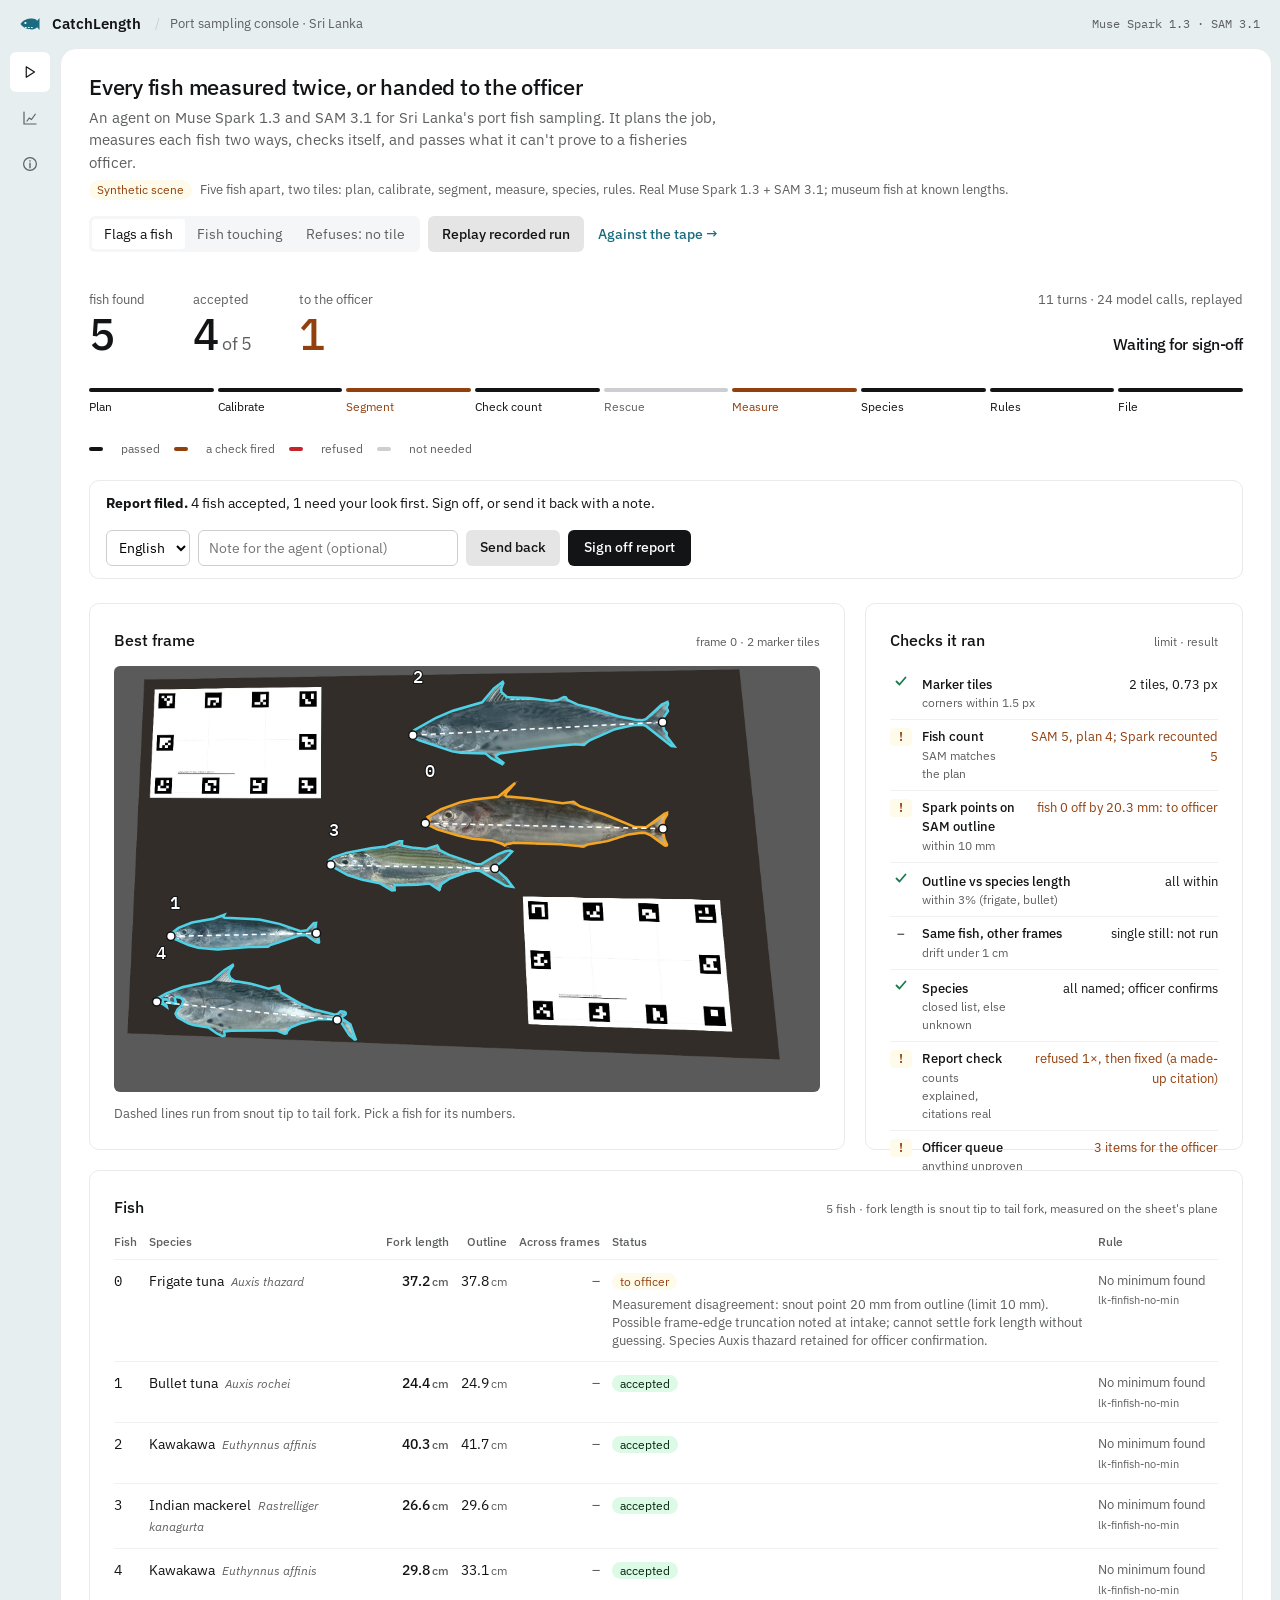
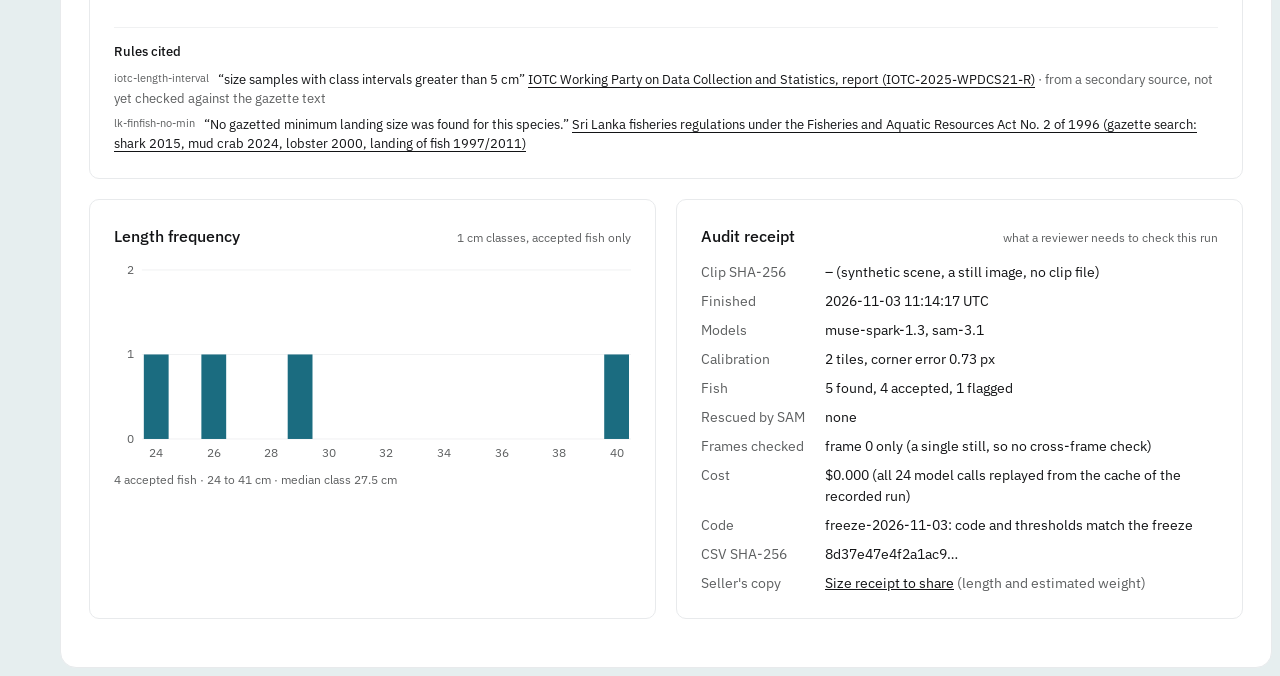
==== web/index.html @ f1774534 "Benchmark leads with the uncorrected mean difference and 95% limits on every fish, says when the hel" ====
<!doctype html>
<html lang="en">
<head>
<meta charset="utf-8">
<meta name="viewport" content="width=device-width, initial-scale=1">
<title>CatchLength · fish sampling agent</title>
<meta name="description" content="A verifiable fish-sampling agent: it measures every fish on a market sheet, checks its own work, and is graded against a tape measure.">
<link rel="preconnect" href="https://fonts.googleapis.com"><link rel="preconnect" href="https://fonts.gstatic.com" crossorigin>
<link href="https://fonts.googleapis.com/css2?family=IBM+Plex+Sans:wght@400;500;600&family=IBM+Plex+Mono:wght@400;500&display=swap" rel="stylesheet">
<link rel="stylesheet" href="app.css?v=18">
</head>
<body>
<header class="topbar">
  <a class="brand" href="#run" aria-label="CatchLength home">
    <svg viewBox="0 0 24 24" aria-hidden="true"><path d="M2.5 12c3-4.2 7.2-5.4 11.5-5.4 2.2 0 4.1.9 5.2 2.1L21.5 6v12l-2.3-2.7c-1.1 1.2-3 2.1-5.2 2.1-4.3 0-8.5-1.2-11.5-5.4z" fill="currentColor"/><circle cx="7.4" cy="11" r="1.1" fill="#fff"/><path d="M7 15.5h9" stroke="#fff" stroke-width="1.2" stroke-dasharray="1.6 1.4"/></svg>
    CatchLength</a>
  <span class="scope">Port sampling console · Sri Lanka</span>
  <span class="meta">Muse Spark 1.3 · SAM 3.1</span>
</header>
<nav class="rail" aria-label="Main">
  <a href="#run" data-view="run" title="Run a sample" aria-label="Run a sample">
    <svg viewBox="0 0 24 24" aria-hidden="true"><path d="M7 5l11 7-11 7z" fill="none" stroke="currentColor" stroke-width="1.6" stroke-linejoin="round"/></svg>
    <span>Run</span></a>
  <a href="#benchmark" data-view="benchmark" title="Benchmark against the tape" aria-label="Benchmark against the tape">
    <svg viewBox="0 0 24 24" aria-hidden="true"><path d="M4 20h16M4 20V4M8 16l3-4 3 2 5-7" fill="none" stroke="currentColor" stroke-width="1.6" stroke-linecap="round" stroke-linejoin="round"/></svg>
    <span>Benchmark</span></a>
  <a href="#about" data-view="about" title="About the build" aria-label="About the build">
    <svg viewBox="0 0 24 24" aria-hidden="true"><circle cx="12" cy="12" r="8.5" fill="none" stroke="currentColor" stroke-width="1.6"/><path d="M12 11v6M12 7.5v.5" stroke="currentColor" stroke-width="1.8" stroke-linecap="round"/></svg>
    <span>About</span></a>
</nav>

<main id="canvas">
  <!-- RUN -->
  <section id="view-run" class="view" aria-labelledby="run-title">
    <header class="title-row">
      <div>
        <h1 id="run-title">Every fish measured twice, or handed to the officer</h1>
        <p class="lede">An agent on Muse Spark 1.3 and SAM 3.1 for Sri Lanka's port fish sampling. It plans the job, measures each fish two ways, checks itself, and passes what it can't prove to a fisheries officer.</p>
        <p class="sample-line" id="sample-line"></p>
      </div>
      <div class="actions">
        <div class="segmented" role="radiogroup" aria-label="Sample" id="samples"></div>
        <button class="primary" id="run-btn" type="button">Run the agent</button>
        <a class="tape-link" href="#benchmark">Against the tape →</a>
      </div>
    </header>
    <dl class="verdict" id="verdict" aria-live="polite"></dl>
    <ol class="stages" id="stages" aria-label="Agent progress"></ol>
    <p class="legend" aria-hidden="true"><span class="k ok"></span>passed <span class="k warn"></span>a check fired <span class="k no"></span>refused <span class="k todo"></span>not needed</p>
    <form class="signoff" id="signoff" hidden>
      <p id="signoff-text"></p>
      <div class="signoff-actions">
        <select id="signoff-lang" aria-label="Language for the officer">
          <option value="en">English</option><option value="si" lang="si">සිංහල</option><option value="ta" lang="ta">தமிழ்</option>
        </select>
        <input type="text" id="signoff-note" name="note" placeholder="Note for the agent (optional)" aria-label="Note for the agent" maxlength="300">
        <button type="button" class="secondary" id="sendback-btn">Send back</button>
        <button type="submit" class="primary" id="signoff-btn">Sign off report</button>
      </div>
      <p class="muted lang-note" id="signoff-lang-note" hidden>Sinhala and Tamil: draft wording, needs a native speaker's check.</p>
    </form>
    <p class="notice" id="notice" role="status" hidden></p>

    <div class="grid run-grid">
      <article class="card frame-card" aria-labelledby="frame-h">
        <header class="card-h"><h2 id="frame-h">Best frame</h2><span class="sub" id="frame-sub"></span></header>
        <div class="frame" id="frame"><img id="frame-img" alt=""><svg id="overlay" aria-hidden="true"></svg></div>
        <p class="frame-cap" id="frame-cap"></p>
      </article>

      <article class="card timeline-card" aria-labelledby="tl-h">
        <header class="card-h"><h2 id="ck-h">Checks it ran</h2><span class="sub">limit · result</span></header>
        <ul class="checks" id="checks" aria-labelledby="ck-h"></ul>
        <header class="card-h tl-head"><h2 id="tl-h">What the agent did</h2><span class="sub" id="tl-sub"></span></header>
        <ol class="timeline" id="timeline"></ol>
      </article>
    </div>

    <article class="card" aria-labelledby="fish-h">
      <header class="card-h"><h2 id="fish-h">Fish</h2><span class="sub" id="fish-sub"></span></header>
      <div class="table-wrap">
        <table class="ledger" id="ledger">
          <thead><tr>
            <th scope="col">Fish</th><th scope="col">Species</th><th scope="col" class="num">Fork length</th>
            <th scope="col" class="num">Outline</th><th scope="col" class="num">Across frames</th>
            <th scope="col">Status</th><th scope="col">Rule</th>
          </tr></thead>
          <tbody></tbody>
        </table>
      </div>
      <div class="cited" id="cited"></div>
    </article>

    <div class="grid two">
      <article class="card" aria-labelledby="lf-h">
        <header class="card-h"><h2 id="lf-h">Length frequency</h2><span class="sub">1 cm classes, accepted fish only</span></header>
        <div id="lf"></div>
      </article>
      <article class="card" aria-labelledby="rc-h">
        <header class="card-h"><h2 id="rc-h">Audit receipt</h2><span class="sub">what a reviewer needs to check this run</span></header>
        <dl class="receipt" id="receipt"></dl>
      </article>
    </div>
  </section>

  <!-- BENCHMARK -->
  <section id="view-benchmark" class="view" aria-labelledby="bm-title" hidden>
    <header class="title-row">
      <div>
        <h1 id="bm-title">Agent against the tape measure</h1>
        <p class="finding" id="bm-finding"></p>
      </div>
    </header>
    <div id="bm-body"></div>
  </section>

  <!-- ABOUT -->
  <section id="view-about" class="view" aria-labelledby="about-title" hidden>
    <header class="title-row"><div><h1 id="about-title">About the build</h1>
      <p class="finding">Built for the Meta Global AI Developer Hackathon, Indie track. All code written from 27 Oct 2026.</p></div></header>
    <div class="grid two about">
      <article class="card prose" aria-labelledby="ab-what">
        <h2 id="ab-what">What it does</h2>
        <p>Sri Lanka already measures coastal tuna from photographs, but a person still draws a line on every fish and names every species by hand. CatchLength does that work from a 20-second phone clip of fish laid next to printed marker sheets, and it can't skip checking its own work.</p>
        <p>Theme: <em>Build for Your World.</em> "Bring Meta's models into your domain. Solve a problem you know firsthand, free up time and mental space, and make something possible that wasn't before."</p>
        <h2>How it checks itself</h2>
        <p>The checks live inside the agent's tools, so the model can't skip them. Calibration refuses a bent or missing sheet. A count that disagrees with the plan sends Muse Spark's boxes back to SAM 3.1 with negative points on the neighbouring fish. Every fish is measured two ways and in several frames; when they disagree it is flagged, never averaged. A tool refused three times hands the job to the officer, who signs off on the report. The tape measurements it is graded on are never shown to it.</p>
        <h2>Rules it cites</h2>
        <p>No minimum landing size for the tunas and mackerel sampled here was found in the gazetted regulations we reviewed, so the report says "no rule found" for each of them. It cites the lobster and mud crab rules where they apply, and IOTC's rule that size data must be binned at 5 cm or finer.</p>
      </article>
      <article class="card prose" aria-labelledby="ab-models">
        <h2 id="ab-models">Meta models and what each one does</h2>
        <dl class="kv">
          <dt>Muse Spark 1.3</dt><dd>Runs the agent loop (one tool per turn), plans the clip, finds missed and merged fish, places snout and fork points, names the species from a closed list.</dd>
          <dt>SAM 3.1</dt><dd>Segments every fish from the concept "fish", then again from Spark's boxes and negative points when a fish was missed or two were merged.</dd>
          <dt>Muse Spark Open</dt><dd>Optional, code ready, not yet run: an independent auditor that re-checks accepted fish and can only flag them for the officer.</dd>
        </dl>
        <h2>Before the hackathon</h2>
        <p>The idea and the application text. The museum fish photographs used for tests and the simulated sample are Smithsonian (USNM) specimens, public domain via Wikimedia Commons, and are marked wherever they appear.</p>
        <h2>Source</h2>
        <p>MIT licence. Repository link added at submission.</p>
      </article>
    </div>
  </section>
</main>
<script src="app.js?v=26"></script>
</body>
</html>
---- web/app.css ----
/* CatchLength console. Style: achromatic ledger (taste-skill app sheet, seed 709421002).
   Face: a cool meter-grey ground; the one chart hue (--data) only on the fish themselves and the agent's points.
   Grid: canvas = viewport - rail (56) - 2 x 32 gutter; cards in a row split it with one 12px gap. */
:root {
  /* Framed sheet (taste-skill app sheet, seed 775205665). Face: the frame takes a harbour teal-grey; the white sheet holds
     the work; the one data hue is ocean teal, on the fish and nowhere in the chrome. */
  --frame: #e6eeef;
  --ground: #ffffff;
  --surface: #ffffff;
  --raised: #f4f6f8;
  --active: #ebedee;
  --border: #e8eaec;
  --rule: #f0f1f2;
  --control: #cdced1;
  --text: #131416;
  --muted: #5d5f60;
  --accent: #131416;
  --data: #1b6c80;
  --data-photo: #4fd1e6;  /* the same teal, lifted so outlines read on the dark sheet in the photo */
  --positive: #1e7b4f;
  --negative: #c4242a;
  --warning: #92400e;
  --pill-positive-bg: #dcfae5; --pill-positive-ink: #04250e;
  --pill-negative-bg: #ffedea; --pill-negative-ink: #831c1e;
  --pill-warning-bg: #fffbeb; --pill-warning-ink: #92400e;
  --pill-neutral-bg: #ebedee; --pill-neutral-ink: #353736;
  --radius-card: 10px;
  --radius-control: 6px;
  --radius-sheet: 16px;
  --sheet-inset: 8px;
  --topbar: 48px;
  --gap: 20px;
  --pad: 24px;
  --rail: 60px;
  --gutter: 28px;
  --fs-title: 22px;
  --fs-section: 16px;
  --fs-kpi: 28px;
  --fs-body: 14px;
  --fs-small: 12px;
  --mono: "IBM Plex Mono", ui-monospace, monospace;
}
* { box-sizing: border-box; }
html, body { margin: 0; }
body { background: var(--frame); color: var(--text); font: 400 var(--fs-body)/1.5 "IBM Plex Sans", Inter, system-ui, sans-serif; }
h1, h2, p, dl, ol { margin: 0; }
button, a { font: inherit; color: inherit; }
:focus-visible { outline: 2px solid var(--text); outline-offset: 2px; border-radius: 4px; }

/* rail */
.topbar { position: fixed; inset: 0 0 auto 0; height: var(--topbar); display: flex; align-items: center; gap: 12px; padding: 0 20px 0 18px;
  background: var(--frame); z-index: 3; }
.topbar .brand { display: flex; align-items: center; gap: 10px; font-weight: 600; font-size: 15px; color: var(--text); text-decoration: none; }
.topbar .brand svg { width: 24px; height: 24px; color: var(--data); }
.topbar .scope { color: var(--muted); font-size: 13px; }
.topbar .scope::before { content: "/"; margin: 0 10px 0 2px; color: var(--control); }
.topbar .meta { margin-left: auto; color: var(--muted); font-size: 12px; font-family: var(--mono); }
.rail { position: fixed; inset: var(--topbar) auto 0 0; width: var(--rail); display: flex; flex-direction: column; align-items: center;
  gap: 6px; padding: 4px 0 12px; background: var(--frame); z-index: 2; }
.rail a { width: 40px; height: 40px; display: grid; place-items: center; border-radius: var(--radius-control); color: var(--muted); text-decoration: none; }
.rail a svg { width: 18px; height: 18px; }
.rail a span { position: absolute; width: 1px; height: 1px; overflow: hidden; clip: rect(0 0 0 0); }
.rail a:hover { background: var(--active); color: var(--text); }
.rail a[aria-current="page"] { color: var(--text); background: var(--surface); }

/* canvas */
main { margin: var(--topbar) var(--sheet-inset) var(--sheet-inset) var(--rail); min-height: calc(100vh - var(--topbar) - var(--sheet-inset));
  padding: 24px var(--gutter) 48px; background: var(--ground); border: 1px solid var(--border); border-radius: var(--radius-sheet); }
main > .view { max-width: 1560px; }
.view { display: flex; flex-direction: column; gap: var(--gap); }
.view[hidden] { display: none; }
.title-row { display: flex; justify-content: space-between; align-items: flex-end; gap: 16px; flex-wrap: wrap; margin-bottom: 12px; }
h1 { font-size: var(--fs-title); font-weight: 500; letter-spacing: -0.01em; line-height: 1.25; }
.finding { margin-top: 4px; font-size: 15px; }
.finding .muted, .muted { color: var(--muted); }
.actions { display: flex; gap: 8px; align-items: center; flex-wrap: wrap; }
.notice { background: var(--pill-warning-bg); color: var(--pill-warning-ink); border-radius: var(--radius-control); padding: 8px 12px; font-size: 13px; }
.notice[hidden] { display: none; }

button.primary { height: 36px; padding: 0 16px; border: 0; border-radius: var(--radius-control); background: var(--accent); color: #fff; font-weight: 500; cursor: pointer; }
button.primary:hover { background: #333; }
button.primary:active { transform: translateY(1px); }
button.primary:disabled { background: var(--control); color: var(--muted); cursor: default; }
.segmented { display: inline-flex; background: var(--raised); border-radius: var(--radius-control); padding: 3px; }
.segmented[hidden] { display: none; }
.segmented button { height: 30px; padding: 0 12px; border: 0; background: none; border-radius: 4px; color: var(--muted); cursor: pointer; }
.segmented button[aria-checked="true"] { background: var(--surface); color: var(--text); }
.segmented button:hover { color: var(--text); }

.grid { display: grid; gap: var(--gap); align-items: start; }
.run-grid { grid-template-columns: minmax(0, 2fr) minmax(0, 1fr); }
.two { grid-template-columns: 1fr 1fr; align-items: stretch; }
.lf-sum { margin-top: 10px; }
.card { background: var(--surface); border: 1px solid var(--border); border-radius: var(--radius-card); padding: var(--pad); min-width: 0; }
.card-h { display: flex; justify-content: space-between; align-items: baseline; gap: 12px; margin-bottom: 14px; }
.card-h h2 { font-size: var(--fs-section); font-weight: 500; }
.sub { color: var(--muted); font-size: var(--fs-small); }

/* frame */
.frame { position: relative; border-radius: var(--radius-control); overflow: hidden; background: var(--raised); width: fit-content; max-width: 100%; margin: 0 auto; }
.frame img { display: block; max-width: 100%; max-height: min(64vh, 760px); width: auto; height: auto; }  /* the fish are the product: the frame fills its card */
.frame svg { position: absolute; inset: 0; width: 100%; height: 100%; }
.frame .fishg { cursor: pointer; transition: opacity .15s; }
.frame .fishg.dim { opacity: .35; }
.frame .fish { fill: var(--data-photo); fill-opacity: .12; stroke: var(--data-photo); stroke-width: 2.5; vector-effect: non-scaling-stroke; transition: fill-opacity .15s; }
.frame .fishg:hover .fish, .frame .fishg.on .fish { fill-opacity: .28; }
.frame .fish.flagged { stroke: #f5a524; fill: #f5a524; }  /* the warning amber, lifted for the dark sheet */
.frame .lbl { font-family: var(--mono); font-weight: 500; fill: #fff; paint-order: stroke; stroke: var(--text); stroke-width: 6px; }
.frame .pt { fill: #fff; stroke: var(--text); stroke-width: 1.5; vector-effect: non-scaling-stroke; }
.frame .fl { stroke: #fff; stroke-width: 1.5; stroke-dasharray: 5 4; vector-effect: non-scaling-stroke; }
.frame .fishg.on .fl { stroke-width: 2.5; stroke-dasharray: none; }
.frame-cap { margin-top: 12px; min-height: 21px; font-size: 13px; font-variant-numeric: tabular-nums; }
.frame-cap .unit { color: var(--muted); font-size: 12px; margin-left: 1px; }

/* timeline */
.timeline { list-style: none; padding: 0; display: flex; flex-direction: column; max-height: 560px; overflow: auto; }
.timeline li { display: grid; grid-template-columns: 1fr auto; gap: 2px 10px; padding: 9px 0; border-top: 1px solid var(--rule); }
.timeline li:first-child { border-top: 0; }
.timeline .tool { font-weight: 500; }
.timeline .say { grid-column: 1 / -1; color: var(--muted); font-size: 13px; }
.timeline .say b { color: var(--text); font-weight: 500; }
.timeline li.arrive { animation: arrive .25s ease-out; }
@keyframes arrive { from { opacity: 0; transform: translateY(4px); } }
.pill { font-size: var(--fs-small); padding: 1px 8px; border-radius: 99px; white-space: nowrap; align-self: start; }
.pill.ok { background: var(--pill-positive-bg); color: var(--pill-positive-ink); }
.pill.no { background: var(--pill-negative-bg); color: var(--pill-negative-ink); }
.pill.warn { background: var(--pill-warning-bg); color: var(--pill-warning-ink); }
.pill.n { background: var(--pill-neutral-bg); color: var(--pill-neutral-ink); }

/* ledger */
.table-wrap { overflow-x: auto; }
table { width: 100%; border-collapse: collapse; font-variant-numeric: tabular-nums; }
th { text-align: left; font-weight: 500; color: var(--muted); font-size: var(--fs-small); padding: 0 12px 8px 0; }
td { padding: 11px 12px 11px 0; border-top: 1px solid var(--rule); vertical-align: top; }
.num { text-align: right; }
td .unit { color: var(--muted); font-size: var(--fs-small); margin-left: 2px; }
tbody tr { cursor: pointer; }
tbody tr:hover td, tbody tr.on td { background: #f6f8fb; }
td .why { display: block; color: var(--muted); font-size: 13px; max-width: 60ch; margin-top: 4px; line-height: 1.4; }
.ledger th { white-space: nowrap; }
td.rule { white-space: nowrap; }
td.rule sup { display: block; vertical-align: 0; margin-top: 2px; }
td.rule { color: var(--muted); font-size: 13px; max-width: 320px; }

/* receipt + kv */
.receipt, .kv { display: grid; grid-template-columns: max-content 1fr; gap: 8px 20px; }
.receipt dt, .kv dt { color: var(--muted); }
.receipt dd, .kv dd { margin: 0; font-variant-numeric: tabular-nums; overflow-wrap: anywhere; }
.kv dt { color: var(--text); font-weight: 500; }

/* charts */
.chart svg { display: block; width: 100%; height: auto; overflow: visible; }
.chart .grid-line { stroke: var(--rule); }
.chart .axis { fill: var(--muted); font-size: 12px; font-variant-numeric: tabular-nums; }
.chart .bar { fill: var(--data); }
.chart .dot { fill: var(--data); }
.chart .dot.flagged { fill: none; stroke: var(--warning); stroke-width: 1.5; }
.chart .ideal { stroke: var(--text); stroke-width: 1; stroke-dasharray: 4 4; }
.empty { color: var(--muted); padding: 24px 0; }
.kpis { display: flex; gap: 40px; flex-wrap: wrap; margin-bottom: 18px; }
.kpi .v { font-size: var(--fs-kpi); font-weight: 500; font-variant-numeric: tabular-nums; letter-spacing: -0.01em; }
.kpi .v .unit { font-size: 15px; color: var(--muted); margin-left: 3px; }
.kpi .l { color: var(--muted); font-size: 13px; }

.prose p { max-width: 68ch; margin-bottom: 12px; font-size: 15px; }
.prose h2 { font-size: var(--fs-section); font-weight: 500; margin: 18px 0 8px; }
.prose h2:first-child { margin-top: 0; }
.about .kv { margin-bottom: 8px; }

@media (min-width: 1081px) {
  /* the frame sets the row's height; the timeline scrolls inside it, so the two cards share a bottom edge */
  .run-grid { align-items: stretch; }
  .timeline-card { contain: size; display: flex; flex-direction: column; }
  .timeline { flex: 1 1 0; min-height: 0; max-height: none; }
}
@media (max-width: 1080px) { .run-grid { grid-template-columns: 1fr; } .timeline { max-height: none; } }
@media (max-width: 760px) {
  :root { --gutter: 16px; --pad: 16px; }
  .rail { inset: auto 0 0 0; width: auto; height: 60px; flex-direction: row; justify-content: space-around; border-right: 0;
    border-top: 1px solid var(--border); padding: 0 8px; background: var(--surface); }
  main { margin: var(--topbar) 0 0; border: 0; border-radius: 0; }
  .topbar .scope, .topbar .meta { display: none; }
  .rail a { width: auto; height: 52px; padding: 0 14px; display: flex; flex-direction: column; gap: 2px; }
  .rail a span { position: static; width: auto; height: auto; clip: auto; font-size: 11px; }
  main { padding-bottom: 96px; }
  .two { grid-template-columns: 1fr; }
  .title-row { align-items: stretch; }
  .actions { width: 100%; }
  .actions .segmented { flex: 1; overflow-x: auto; }
  .actions button.primary { width: 100%; }
  .ledger th:nth-child(4), .ledger td:nth-child(4), .ledger th:nth-child(5), .ledger td:nth-child(5), .ledger th:nth-child(7), .ledger td:nth-child(7) { display: none; }
}
@media (prefers-reduced-motion: reduce) { * { animation: none !important; transition: none !important; } }

/* the title row's sample line and the verdict: the screen's answer, in figures */
.sample-line { margin-top: 6px; color: var(--muted); font-size: 13px; display: flex; gap: 8px; align-items: center; flex-wrap: wrap; }
.verdict { display: grid; grid-template-columns: repeat(3, max-content) 1fr; gap: 8px 48px; align-items: end; margin: 4px 0 10px; }
.verdict > div { display: flex; flex-direction: column-reverse; }
.verdict dd { margin: 0; font-size: 44px; font-weight: 500; line-height: 1.1; letter-spacing: -0.01em; font-variant-numeric: tabular-nums; }
.verdict dd .of { font-size: 18px; color: var(--muted); font-weight: 400; }
.verdict dd .small { font-size: 16px; font-weight: 500; }
.verdict dt { color: var(--muted); font-size: 13px; margin-top: 2px; }
.verdict .warn dd { color: var(--warning); }
.verdict .status { justify-self: end; text-align: right; }

/* the stage strip: the agent's whole job at a glance, filling in as it runs */
.stages { list-style: none; padding: 0; margin: 0 0 6px; display: grid; grid-template-columns: repeat(9, minmax(0, 1fr)); gap: 4px; }
.st { display: flex; flex-direction: column; gap: 6px; font-size: 12px; color: var(--muted); min-width: 0; }
.st .mark { height: 4px; border-radius: 2px; background: var(--control); transition: background .2s; }
.st .nm { white-space: nowrap; overflow: hidden; text-overflow: ellipsis; }
.st .vh { position: absolute; width: 1px; height: 1px; overflow: hidden; clip: rect(0 0 0 0); }
.st.ok { color: var(--text); } .st.ok .mark { background: var(--text); }
.st.warn { color: var(--warning); } .st.warn .mark { background: var(--warning); }
.st.no, .st.esc { color: var(--negative); } .st.no .mark, .st.esc .mark { background: var(--negative); }
.st.current .mark { background: var(--data); }
.st.current .nm { color: var(--text); font-weight: 500; }

/* timeline: passes are a quiet tick; only problems get a pill */
.timeline li { grid-template-columns: 1fr auto; }
.timeline .tag { justify-self: end; display: flex; align-items: center; }
.tick { width: 16px; height: 16px; color: var(--positive); }
.timeline .ms { grid-column: 1 / -1; color: var(--muted); font-size: 11px; font-variant-numeric: tabular-nums; }
.timeline li.now .tool::before { content: ""; display: inline-block; width: 7px; height: 7px; border-radius: 50%; background: var(--data);
  margin-right: 8px; vertical-align: 1px; animation: pulse 1s ease-in-out infinite; }
.timeline li.idle { border: 0; }
@keyframes pulse { 50% { opacity: .25; } }
body.running #run-btn { cursor: progress; }

/* ledger */
td.strong { font-weight: 500; }
tbody tr:focus-visible { outline: 2px solid var(--text); outline-offset: -2px; }
tr.idle td { cursor: default; }
td.rule sup, .cited sup { font-size: 11px; color: var(--muted); vertical-align: 2px; }
.cited { margin-top: 18px; padding-top: 14px; border-top: 1px solid var(--rule); font-size: 13px; }
.cited h3 { font-size: 13px; font-weight: 500; margin: 0 0 8px; }
.cited ul { list-style: none; padding: 0; margin: 0; display: flex; flex-direction: column; gap: 6px; }
.cited sup { margin-right: 6px; }
.cited .q { color: var(--text); }
.cited a { color: var(--text); text-underline-offset: 3px; }
.cited a:hover { color: var(--data); }

@media (max-width: 1080px) {
  .verdict { grid-template-columns: repeat(3, minmax(0, 1fr)); }
  .verdict .status { grid-column: 1 / -1; justify-self: start; text-align: left; }
}
@media (max-width: 760px) {
  .verdict { gap: 8px 16px; }
  .verdict dd { font-size: 26px; }
  .stages { display: flex; overflow-x: auto; gap: 6px; padding-bottom: 4px; }
  .actions .segmented { display: flex; flex-wrap: wrap; overflow: visible; }
  .actions .segmented button { flex: 1 1 auto; white-space: nowrap; }
  td .why { display: none; }  /* on a phone the reason shows under the photo when the fish is picked */
  .st { flex: 0 0 78px; }
}

/* officer sign-off: the screen's main job once a report is filed */
.signoff { display: flex; justify-content: space-between; align-items: center; gap: 16px; flex-wrap: wrap;
  background: var(--surface); border: 1px solid var(--border); border-radius: var(--radius-card); padding: 12px 16px; margin-bottom: 4px; }
.signoff[hidden] { display: none; }
.signoff p { font-size: 14px; }
.signoff-actions[hidden] { display: none; }
.signoff select { height: 36px; padding: 0 8px; border: 1px solid var(--control); border-radius: var(--radius-control); font: inherit; background: var(--surface); }
.lang-note { flex-basis: 100%; font-size: 12px; }
.signoff-actions { display: flex; gap: 8px; align-items: center; flex-wrap: wrap; }
.signoff input { height: 36px; width: 260px; padding: 0 10px; border: 1px solid var(--control); border-radius: var(--radius-control); font: inherit; background: var(--surface); }
.signoff input:focus-visible { outline: 2px solid var(--text); outline-offset: 0; }
button.secondary { height: 36px; padding: 0 14px; border: 0; border-radius: var(--radius-control); background: #e5e5e5; color: var(--text); font-weight: 500; cursor: pointer; }
button.secondary:hover { background: #dadada; }
button.secondary:active { transform: translateY(1px); }
.signoff.done { border-color: transparent; background: var(--pill-positive-bg); color: var(--pill-positive-ink); }
.signoff.back { border-color: transparent; background: var(--pill-warning-bg); color: var(--pill-warning-ink); }
@media (max-width: 760px) { .signoff input { width: 100%; } .signoff-actions { width: 100%; } .signoff-actions button { flex: 1; } }
.marks { display: flex; gap: 8px; flex-wrap: wrap; margin-bottom: 16px; }
#bm-body { display: grid; gap: var(--gap); }

/* start-here line, stage legend, checks panel (4 Nov) */
.lede { margin-top: 6px; max-width: 72ch; color: var(--muted); font-size: 15px; }
.tape-link { align-self: center; color: var(--data); font-weight: 500; text-decoration: none; padding: 0 6px; }
.tape-link:hover { text-decoration: underline; text-underline-offset: 3px; }
.legend { display: flex; gap: 6px 14px; flex-wrap: wrap; align-items: center; margin: -2px 0 2px; color: var(--muted); font-size: 12px; }
.legend .k { display: inline-block; width: 14px; height: 4px; border-radius: 2px; margin-right: 4px; vertical-align: middle; background: var(--control); }
.legend .k.ok { background: var(--text); } .legend .k.warn { background: var(--warning); } .legend .k.no { background: var(--negative); }
.checks { list-style: none; padding: 0; margin: 0 0 18px; display: flex; flex-direction: column; }
.ck { display: grid; grid-template-columns: 22px 1fr auto; gap: 2px 10px; align-items: baseline; padding: 7px 0; border-top: 1px solid var(--rule); font-size: 13px; }
.ck:first-child { border-top: 0; }
.ck .ic { font-weight: 600; text-align: center; border-radius: 4px; line-height: 18px; }
.ck.ok .ic { color: var(--positive); } .ck.warn .ic { color: var(--pill-warning-ink); background: var(--pill-warning-bg); }
.ck.no .ic { color: var(--pill-negative-ink); background: var(--pill-negative-bg); } .ck.todo .ic { color: var(--muted); }
.ck .n { font-weight: 500; } .ck .lim { display: block; color: var(--muted); font-weight: 400; font-size: 12px; }
.ck .r { text-align: right; font-variant-numeric: tabular-nums; max-width: 24ch; }
.ck.warn .r { color: var(--pill-warning-ink); } .ck.no .r { color: var(--negative); }
.tl-head { margin-top: 4px; }
td.id { font-family: var(--mono); }
i.lat { color: var(--muted); font-size: 12px; margin-left: 4px; }
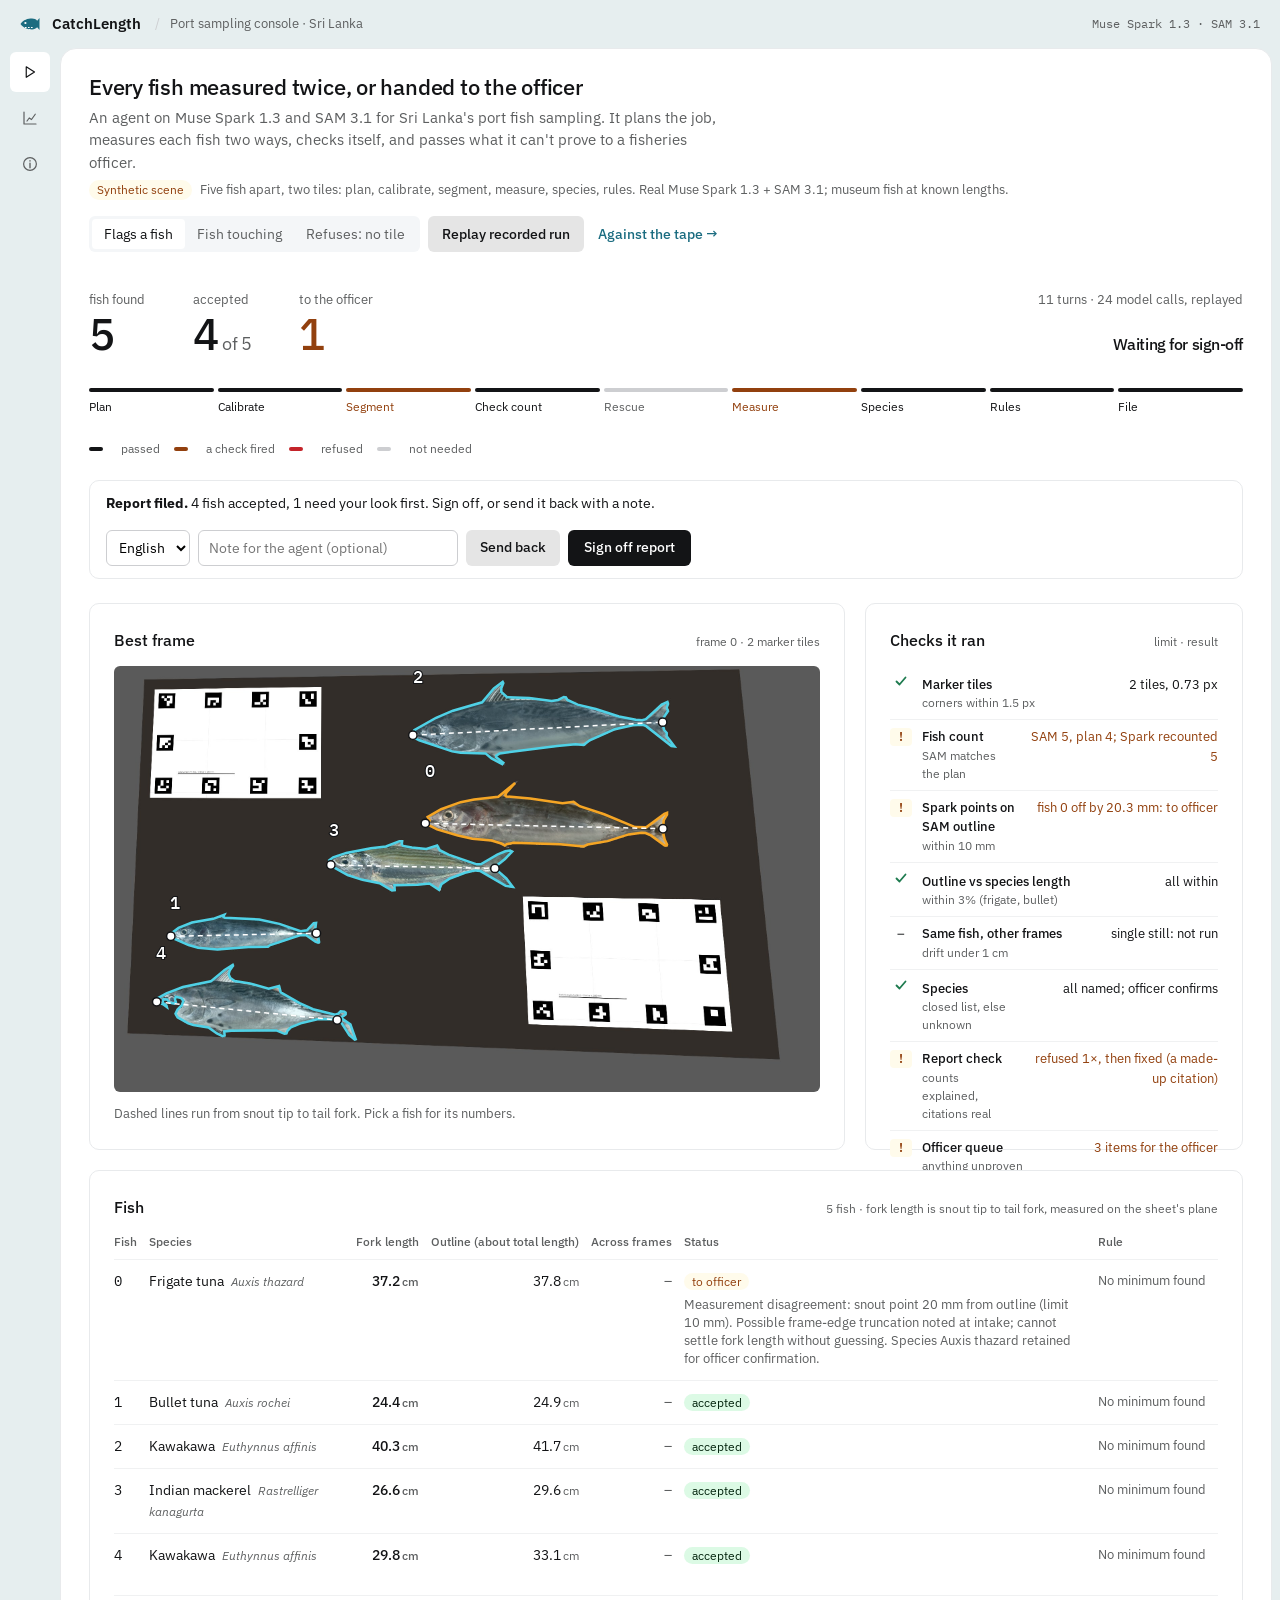
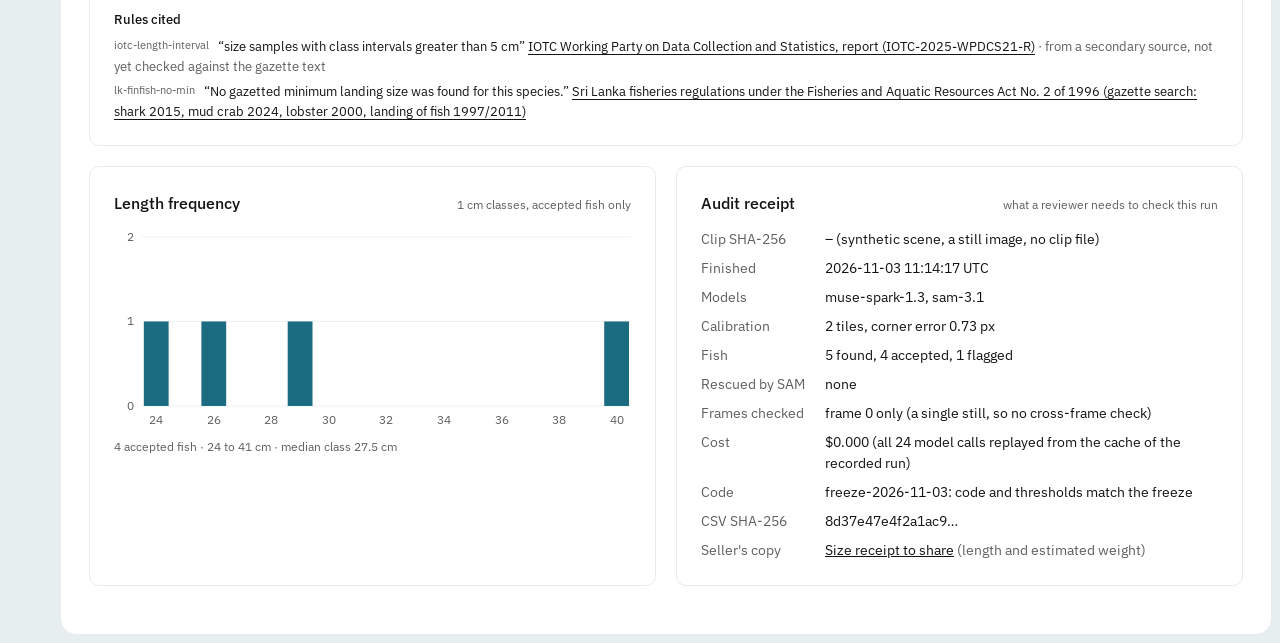
==== commit 3e1eb2a2: "Console: a Retry notice when a file fails to load, a refused clip says so in the fish table, a picke" ====
--- a/web/index.html
+++ b/web/index.html
@@ -7,7 +7,7 @@
 <meta name="description" content="A verifiable fish-sampling agent: it measures every fish on a market sheet, checks its own work, and is graded against a tape measure.">
 <link rel="preconnect" href="https://fonts.googleapis.com"><link rel="preconnect" href="https://fonts.gstatic.com" crossorigin>
 <link href="https://fonts.googleapis.com/css2?family=IBM+Plex+Sans:wght@400;500;600&family=IBM+Plex+Mono:wght@400;500&display=swap" rel="stylesheet">
-<link rel="stylesheet" href="app.css?v=18">
+<link rel="stylesheet" href="app.css?v=20">
 </head>
 <body>
 <header class="topbar">
@@ -64,7 +64,7 @@
     <div class="grid run-grid">
       <article class="card frame-card" aria-labelledby="frame-h">
         <header class="card-h"><h2 id="frame-h">Best frame</h2><span class="sub" id="frame-sub"></span></header>
-        <div class="frame" id="frame"><img id="frame-img" alt=""><svg id="overlay" aria-hidden="true"></svg></div>
+        <div class="frame" id="frame"><img id="frame-img" alt=""><svg id="overlay" role="group" aria-label="Fish outlines: pick one for its numbers"></svg></div>
         <p class="frame-cap" id="frame-cap"></p>
       </article>
 
@@ -82,7 +82,7 @@
         <table class="ledger" id="ledger">
           <thead><tr>
             <th scope="col">Fish</th><th scope="col">Species</th><th scope="col" class="num">Fork length</th>
-            <th scope="col" class="num">Outline</th><th scope="col" class="num">Across frames</th>
+            <th scope="col" class="num">Outline (about total length)</th><th scope="col" class="num">Across frames</th>
             <th scope="col">Status</th><th scope="col">Rule</th>
           </tr></thead>
           <tbody></tbody>
@@ -124,7 +124,7 @@
         <p>Sri Lanka already measures coastal tuna from photographs, but a person still draws a line on every fish and names every species by hand. CatchLength does that work from a 20-second phone clip of fish laid next to printed marker sheets, and it can't skip checking its own work.</p>
         <p>Theme: <em>Build for Your World.</em> "Bring Meta's models into your domain. Solve a problem you know firsthand, free up time and mental space, and make something possible that wasn't before."</p>
         <h2>How it checks itself</h2>
-        <p>The checks live inside the agent's tools, so the model can't skip them. Calibration refuses a bent or missing sheet. A count that disagrees with the plan sends Muse Spark's boxes back to SAM 3.1 with negative points on the neighbouring fish. Every fish is measured two ways and in several frames; when they disagree it is flagged, never averaged. A tool refused three times hands the job to the officer, who signs off on the report. The tape measurements it is graded on are never shown to it.</p>
+        <p>The checks live inside the agent's tools, so the model can't skip them. Calibration refuses a bent or missing sheet. A count that disagrees with the plan sends Muse Spark's boxes back to SAM 3.1 with negative points on the neighbouring fish (tested on scripted runs; on the real models SAM 3.1 separated touching fish on its own, so this never had to fire). Every fish is measured two ways and in several frames; when they disagree it is flagged, never averaged. A tool refused three times hands the job to the officer, who signs off on the report. The tape measurements it is graded on are never shown to it.</p>
         <h2>Rules it cites</h2>
         <p>No minimum landing size for the tunas and mackerel sampled here was found in the gazetted regulations we reviewed, so the report says "no rule found" for each of them. It cites the lobster and mud crab rules where they apply, and IOTC's rule that size data must be binned at 5 cm or finer.</p>
       </article>
@@ -133,16 +133,31 @@
         <dl class="kv">
           <dt>Muse Spark 1.3</dt><dd>Runs the agent loop (one tool per turn), plans the clip, finds missed and merged fish, places snout and fork points, names the species from a closed list.</dd>
           <dt>SAM 3.1</dt><dd>Segments every fish from the concept "fish", then again from Spark's boxes and negative points when a fish was missed or two were merged.</dd>
-          <dt>Muse Spark Open</dt><dd>Optional, code ready, not yet run: an independent auditor that re-checks accepted fish and can only flag them for the officer.</dd>
+          <dt>Muse Wonder 1.0</dt><dd>Built, not yet run: a last look at the filed report. It can only add fish to the officer's queue, never change a length, a species or a status.</dd>
+          <dt>Muse Spark Open</dt><dd>Built, not yet run: the same bounded check by the open-weights model on Baseten, as an independent auditor.</dd>
         </dl>
-        <h2>Before the hackathon</h2>
-        <p>The idea and the application text. The museum fish photographs used for tests and the simulated sample are Smithsonian (USNM) specimens, public domain via Wikimedia Commons, and are marked wherever they appear.</p>
-        <h2>Source</h2>
-        <p>MIT licence. Repository link added at submission.</p>
+        <h2>Built during the hackathon (27 Oct to 4 Nov 2026)</h2>
+        <ul class="plain">
+          <li>The agent loop, its tools and every check: calibration, count, two-way measurement, cross-frame drift, species, the rule pack and the report check</li>
+          <li>The marker tiles (A4 print), the synthetic scenes and the geometry test</li>
+          <li>This console, the officer sign-off, the size receipt and the audit receipt</li>
+          <li>The tape benchmark and its grader, and the stress test on public footage</li>
+        </ul>
+        <h2>Existed before</h2>
+        <ul class="plain">
+          <li>The idea and the application text</li>
+          <li>The museum fish photographs: Smithsonian (USNM) specimens, public domain via Wikimedia Commons, used only for tests and the synthetic scenes, and marked wherever they appear</li>
+        </ul>
+        <h2>Links</h2>
+        <ul class="plain">
+          <li><a href="https://github.com/Harindulk/catchlength" rel="noopener">Source on GitHub</a>, MIT licence</li>
+          <li><a href="https://iotc.org/sites/default/files/documents/2025/10/IOTC-2025-WPM16-10rev1-Sri_Lanka_photo.pdf" rel="noopener">NARA's photo-board method, IOTC-2025-WPM16-10rev1</a> (PDF)</li>
+          <li><a href="https://youtu.be/2Va-ANxdQhM" rel="noopener">FWC, "How to Measure a Fish"</a>, the public footage used for the stress test (CC BY)</li>
+        </ul>
       </article>
     </div>
   </section>
 </main>
-<script src="app.js?v=26"></script>
+<script src="app.js?v=28"></script>
 </body>
 </html>
--- a/web/app.css
+++ b/web/app.css
@@ -139,7 +139,6 @@
 td .why { display: block; color: var(--muted); font-size: 13px; max-width: 60ch; margin-top: 4px; line-height: 1.4; }
 .ledger th { white-space: nowrap; }
 td.rule { white-space: nowrap; }
-td.rule sup { display: block; vertical-align: 0; margin-top: 2px; }
 td.rule { color: var(--muted); font-size: 13px; max-width: 320px; }
 
 /* receipt + kv */
@@ -185,9 +184,9 @@
   main { padding-bottom: 96px; }
   .two { grid-template-columns: 1fr; }
   .title-row { align-items: stretch; }
-  .actions { width: 100%; }
-  .actions .segmented { flex: 1; overflow-x: auto; }
-  .actions button.primary { width: 100%; }
+  .actions { width: 100%; flex-direction: column; align-items: stretch; }  /* tabs, then the button, then the tape link, each full width */
+  td { padding-top: 12px; padding-bottom: 12px; }  /* a one-line row reaches 44 px */
+  .chart .axis { font-size: 16px; }  /* the SVG shrinks to about two thirds, so this lands near 11 px */
   .ledger th:nth-child(4), .ledger td:nth-child(4), .ledger th:nth-child(5), .ledger td:nth-child(5), .ledger th:nth-child(7), .ledger td:nth-child(7) { display: none; }
 }
 @media (prefers-reduced-motion: reduce) { * { animation: none !important; transition: none !important; } }
@@ -230,7 +229,7 @@
 td.strong { font-weight: 500; }
 tbody tr:focus-visible { outline: 2px solid var(--text); outline-offset: -2px; }
 tr.idle td { cursor: default; }
-td.rule sup, .cited sup { font-size: 11px; color: var(--muted); vertical-align: 2px; }
+.cited sup { font-size: 11px; color: var(--muted); vertical-align: 2px; }
 .cited { margin-top: 18px; padding-top: 14px; border-top: 1px solid var(--rule); font-size: 13px; }
 .cited h3 { font-size: 13px; font-weight: 500; margin: 0 0 8px; }
 .cited ul { list-style: none; padding: 0; margin: 0; display: flex; flex-direction: column; gap: 6px; }
@@ -246,11 +245,20 @@
 @media (max-width: 760px) {
   .verdict { gap: 8px 16px; }
   .verdict dd { font-size: 26px; }
-  .stages { display: flex; overflow-x: auto; gap: 6px; padding-bottom: 4px; }
-  .actions .segmented { display: flex; flex-wrap: wrap; overflow: visible; }
+  .stages { display: flex; overflow-x: auto; gap: 6px; padding-bottom: 4px; min-width: 0; }  /* a flex item's min-width is auto, which would widen the page */
+  .actions .segmented { display: flex; flex-wrap: wrap; }
   .actions .segmented button { flex: 1 1 auto; white-space: nowrap; }
-  td .why { display: none; }  /* on a phone the reason shows under the photo when the fish is picked */
+  td .why { display: none; }  /* on a phone the reason shows under the photo, and in the row once the fish is picked */
+  tr.on td .why { display: block; }
   .st { flex: 0 0 78px; }
+  /* phone order: verdict, photo, checks (the timeline scrolls inside its card), sign-off, then the fish and the receipts */
+  .run-grid { order: 1; }
+  .signoff { order: 2; }  /* the notice keeps its place under the button that raised it */
+  #view-run > .card, #view-run > .two { order: 3; }
+  .timeline { max-height: 320px; }
+  /* thumb-sized controls */
+  .segmented button, button.primary, button.secondary, .signoff select, .signoff input { min-height: 44px; }
+  .tape-link { min-height: 44px; display: inline-flex; align-items: center; }
 }
 
 /* officer sign-off: the screen's main job once a report is filed */
@@ -292,3 +300,12 @@
 .tl-head { margin-top: 4px; }
 td.id { font-family: var(--mono); }
 i.lat { color: var(--muted); font-size: 12px; margin-left: 4px; }
+
+/* a picked fish: its snap distances in the row, a focus ring on its outline; a failed load gets a Retry */
+td .detail { color: var(--text); }
+.frame .fishg:focus { outline: none; }
+.frame .fishg:focus-visible .fish { stroke-width: 5; fill-opacity: .28; }
+.notice button.secondary { height: 30px; padding: 0 12px; margin-left: 8px; background: var(--surface); }
+.prose ul.plain { list-style: none; margin: 0 0 12px; padding: 0; max-width: 68ch; font-size: 15px; display: flex; flex-direction: column; gap: 6px; }
+.prose a { color: var(--text); text-underline-offset: 3px; }
+.prose a:hover { color: var(--data); }
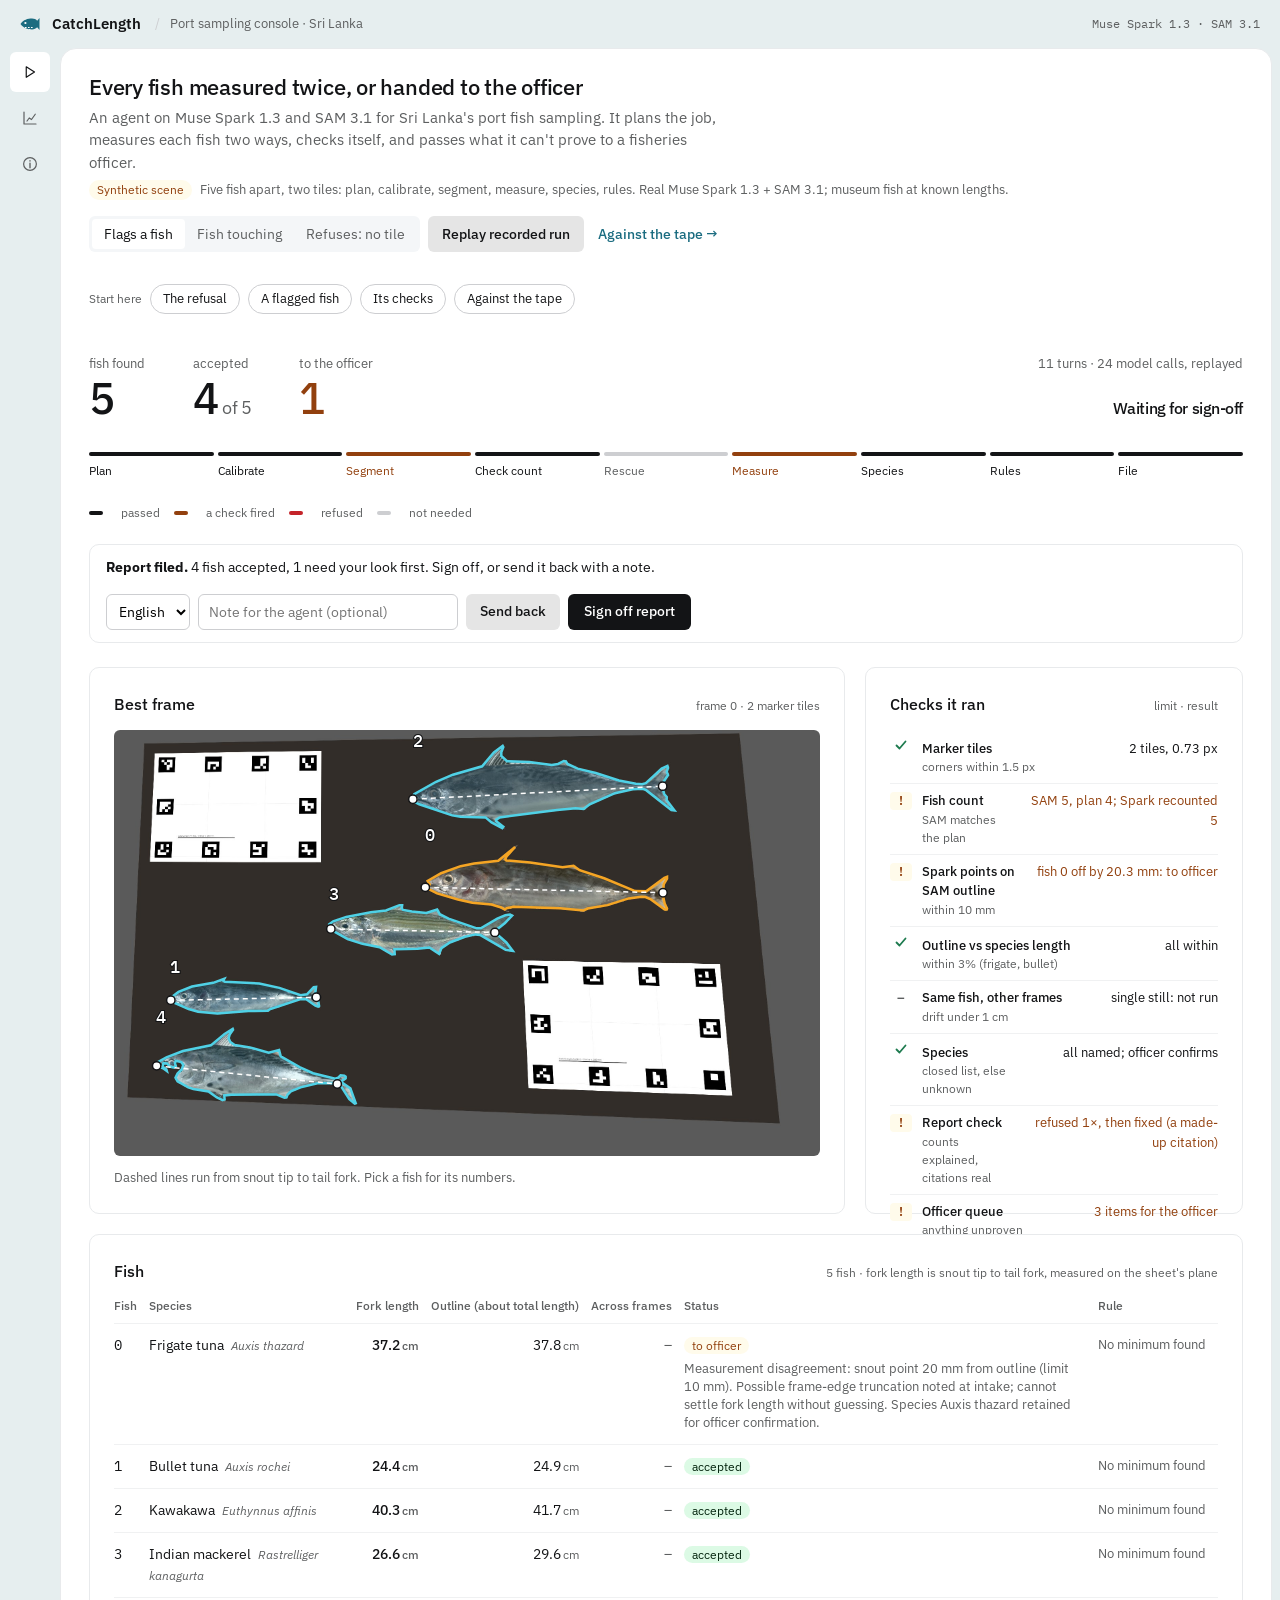
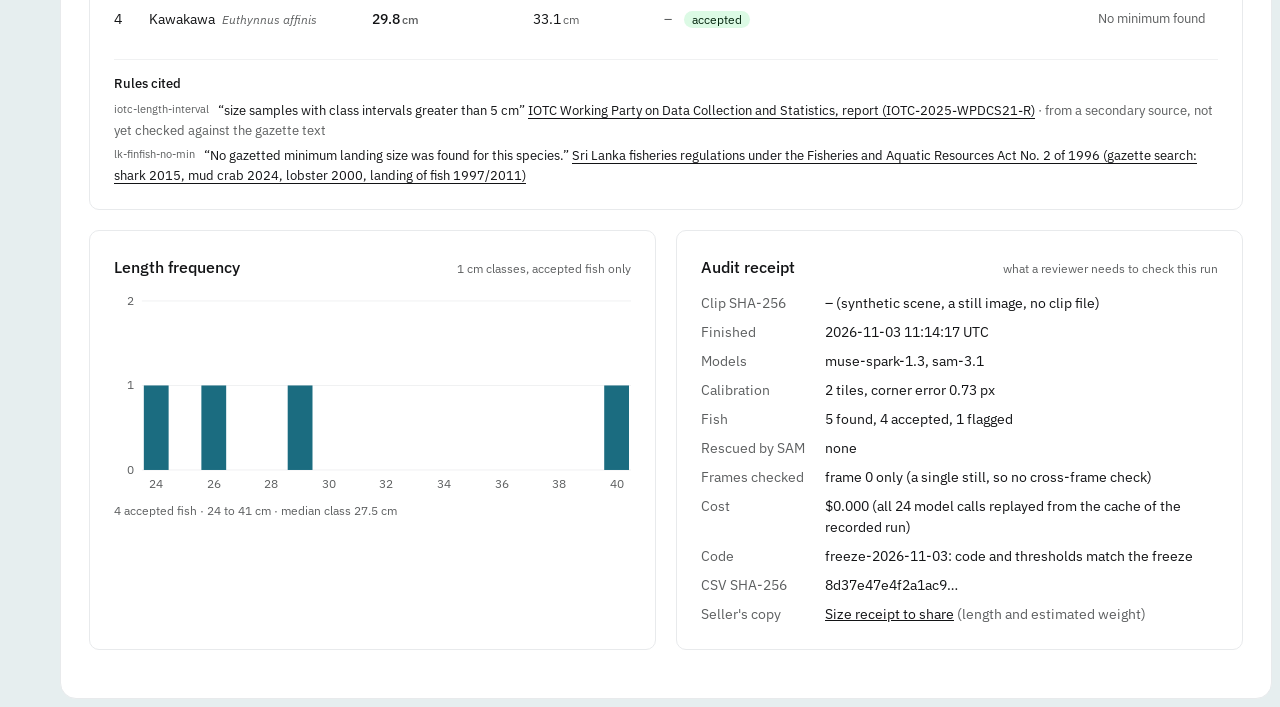
==== commit 637ff7f6: "Console: a Start-here bar that lands on the refusal, a flagged fish, the checks and the benchmark; S" ====
--- a/web/index.html
+++ b/web/index.html
@@ -6,8 +6,9 @@
 <title>CatchLength · fish sampling agent</title>
 <meta name="description" content="A verifiable fish-sampling agent: it measures every fish on a market sheet, checks its own work, and is graded against a tape measure.">
 <link rel="preconnect" href="https://fonts.googleapis.com"><link rel="preconnect" href="https://fonts.gstatic.com" crossorigin>
-<link href="https://fonts.googleapis.com/css2?family=IBM+Plex+Sans:wght@400;500;600&family=IBM+Plex+Mono:wght@400;500&display=swap" rel="stylesheet">
-<link rel="stylesheet" href="app.css?v=20">
+<link href="https://fonts.googleapis.com/css2?family=IBM+Plex+Sans:wght@400;500;600&family=IBM+Plex+Mono:wght@400;500&family=Noto+Sans+Sinhala:wght@400;500&family=Noto+Sans+Tamil:wght@400;500&display=swap" rel="stylesheet">
+<link rel="stylesheet" href="app.css?v=21">
+<link rel="icon" href="data:image/svg+xml,<svg xmlns='http://www.w3.org/2000/svg' viewBox='0 0 24 24'><path d='M2.5 12c3-4.2 7.2-5.4 11.5-5.4 2.2 0 4.1.9 5.2 2.1L21.5 6v12l-2.3-2.7c-1.1 1.2-3 2.1-5.2 2.1-4.3 0-8.5-1.2-11.5-5.4z' fill='%231b6c80'/></svg>">
 </head>
 <body>
 <header class="topbar">
@@ -44,6 +45,14 @@
         <a class="tape-link" href="#benchmark">Against the tape →</a>
       </div>
     </header>
+    <nav class="guide" id="guide" aria-label="Start here">
+      <span class="sub">Start here</span>
+      <button type="button" data-go="real" hidden>Real fish</button>
+      <button type="button" data-go="refusal">The refusal</button>
+      <button type="button" data-go="flagged">A flagged fish</button>
+      <button type="button" data-go="checks">Its checks</button>
+      <button type="button" data-go="benchmark">Against the tape</button>
+    </nav>
     <dl class="verdict" id="verdict" aria-live="polite"></dl>
     <ol class="stages" id="stages" aria-label="Agent progress"></ol>
     <p class="legend" aria-hidden="true"><span class="k ok"></span>passed <span class="k warn"></span>a check fired <span class="k no"></span>refused <span class="k todo"></span>not needed</p>
@@ -150,14 +159,14 @@
         </ul>
         <h2>Links</h2>
         <ul class="plain">
-          <li><a href="https://github.com/Harindulk/catchlength" rel="noopener">Source on GitHub</a>, MIT licence</li>
-          <li><a href="https://iotc.org/sites/default/files/documents/2025/10/IOTC-2025-WPM16-10rev1-Sri_Lanka_photo.pdf" rel="noopener">NARA's photo-board method, IOTC-2025-WPM16-10rev1</a> (PDF)</li>
-          <li><a href="https://youtu.be/2Va-ANxdQhM" rel="noopener">FWC, "How to Measure a Fish"</a>, the public footage used for the stress test (CC BY)</li>
+          <li><a href="https://github.com/Harindulk/catchlength" target="_blank" rel="noopener">Source on GitHub</a>, MIT licence</li>
+          <li><a href="https://iotc.org/sites/default/files/documents/2025/10/IOTC-2025-WPM16-10rev1-Sri_Lanka_photo.pdf" target="_blank" rel="noopener">NARA's photo-board method, IOTC-2025-WPM16-10rev1</a> (PDF)</li>
+          <li><a href="https://youtu.be/2Va-ANxdQhM" target="_blank" rel="noopener">FWC, "How to Measure a Fish"</a>, the public footage used for the stress test (CC BY)</li>
         </ul>
       </article>
     </div>
   </section>
 </main>
-<script src="app.js?v=28"></script>
+<script src="app.js?v=29"></script>
 </body>
 </html>
--- a/web/app.css
+++ b/web/app.css
@@ -257,7 +257,7 @@
   #view-run > .card, #view-run > .two { order: 3; }
   .timeline { max-height: 320px; }
   /* thumb-sized controls */
-  .segmented button, button.primary, button.secondary, .signoff select, .signoff input { min-height: 44px; }
+  .segmented button, .guide button, button.primary, button.secondary, .signoff select, .signoff input { min-height: 44px; }
   .tape-link { min-height: 44px; display: inline-flex; align-items: center; }
 }
 
@@ -309,3 +309,14 @@
 .prose ul.plain { list-style: none; margin: 0 0 12px; padding: 0; max-width: 68ch; font-size: 15px; display: flex; flex-direction: column; gap: 6px; }
 .prose a { color: var(--text); text-underline-offset: 3px; }
 .prose a:hover { color: var(--data); }
+
+/* the states a reviewer should see, one click each; the cards they land on clear the fixed top bar */
+.guide { display: flex; align-items: center; gap: 8px; flex-wrap: wrap; margin: 0 0 14px; }
+.guide button { height: 30px; padding: 0 12px; border: 1px solid var(--control); border-radius: 999px; background: var(--surface); color: var(--text); font: inherit; font-size: 13px; cursor: pointer; }
+.guide button:hover { border-color: var(--text); }
+.guide button[hidden] { display: none; }
+#frame, #checks { scroll-margin-top: calc(var(--topbar) + 12px); }
+
+/* the officer's script: Plex has no Sinhala or Tamil, so a judge's machine would otherwise show boxes */
+:lang(si) { font-family: "Noto Sans Sinhala", "IBM Plex Sans", sans-serif; }
+:lang(ta) { font-family: "Noto Sans Tamil", "IBM Plex Sans", sans-serif; }
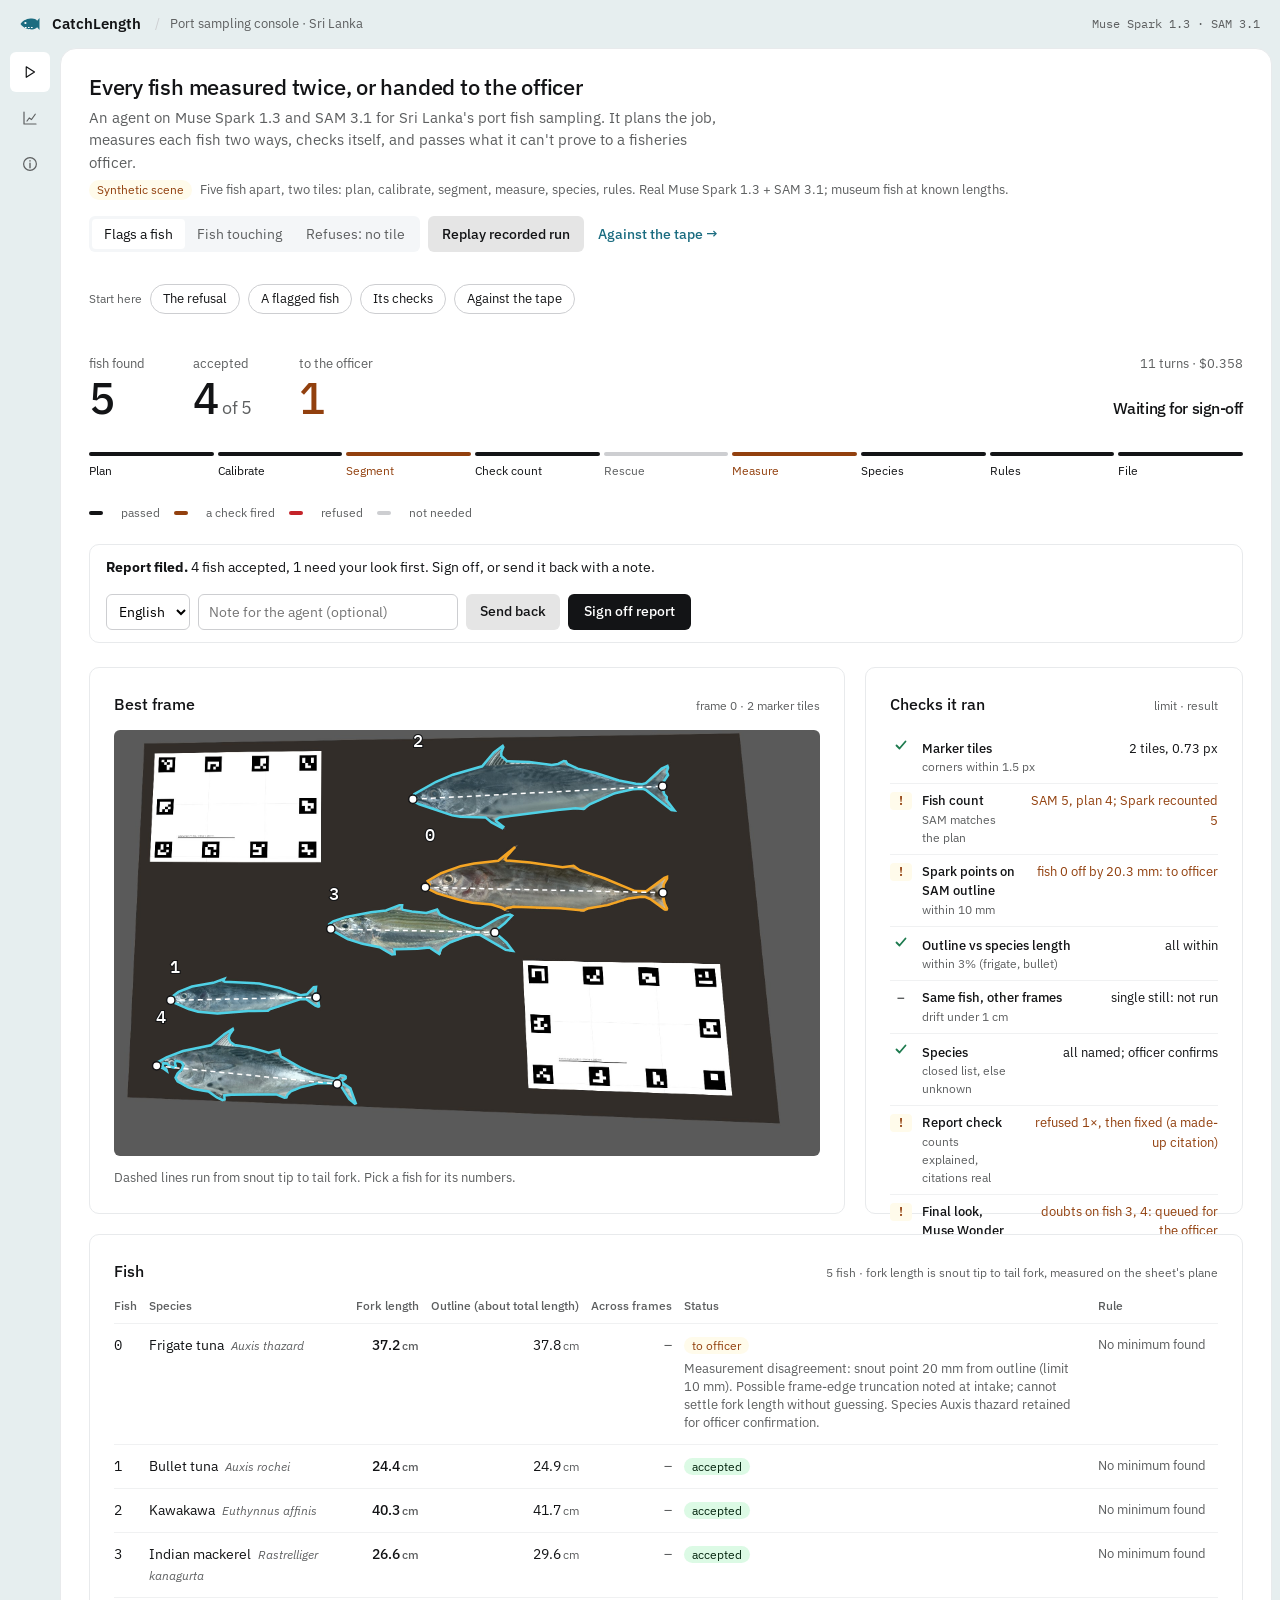
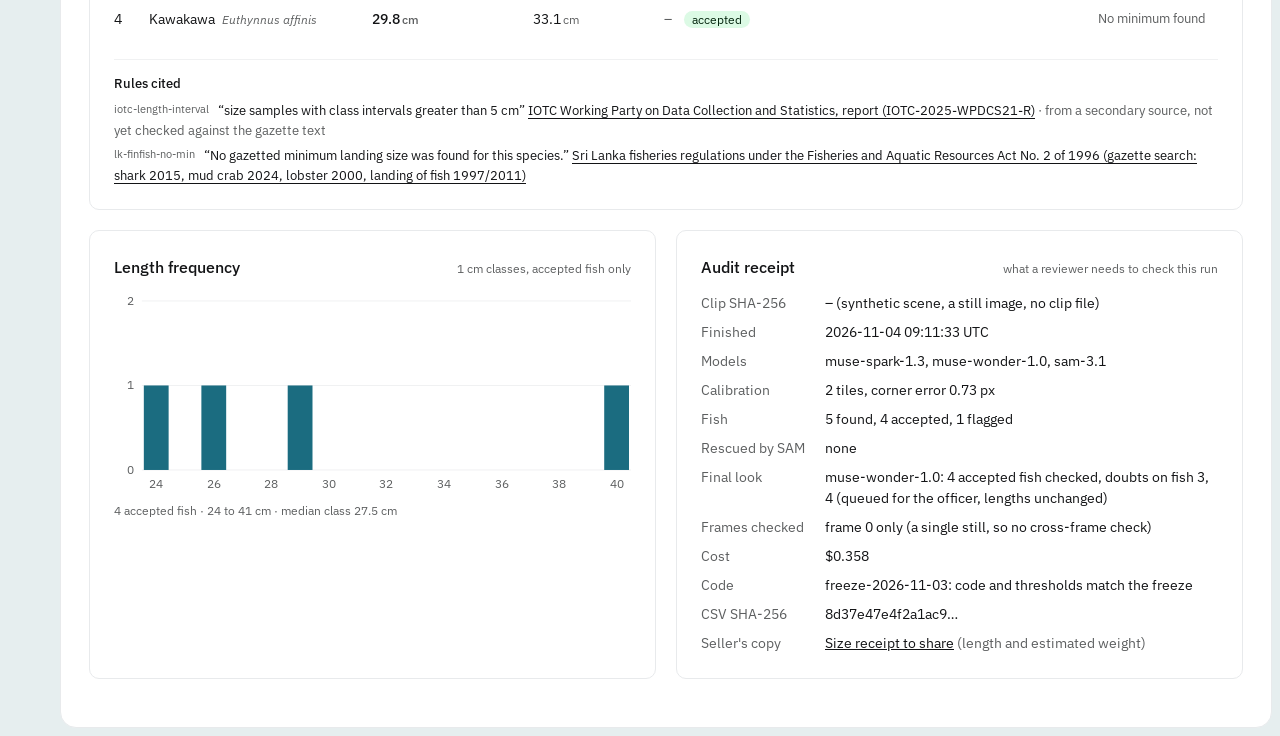
==== commit 26b9a1ab: "Muse Wonder 1.0 ran on the recorded scenes as the bounded last look: two cautious doubts on fish wit" ====
--- a/web/index.html
+++ b/web/index.html
@@ -7,7 +7,7 @@
 <meta name="description" content="A verifiable fish-sampling agent: it measures every fish on a market sheet, checks its own work, and is graded against a tape measure.">
 <link rel="preconnect" href="https://fonts.googleapis.com"><link rel="preconnect" href="https://fonts.gstatic.com" crossorigin>
 <link href="https://fonts.googleapis.com/css2?family=IBM+Plex+Sans:wght@400;500;600&family=IBM+Plex+Mono:wght@400;500&family=Noto+Sans+Sinhala:wght@400;500&family=Noto+Sans+Tamil:wght@400;500&display=swap" rel="stylesheet">
-<link rel="stylesheet" href="app.css?v=21">
+<link rel="stylesheet" href="app.css?v=23">
 <link rel="icon" href="data:image/svg+xml,<svg xmlns='http://www.w3.org/2000/svg' viewBox='0 0 24 24'><path d='M2.5 12c3-4.2 7.2-5.4 11.5-5.4 2.2 0 4.1.9 5.2 2.1L21.5 6v12l-2.3-2.7c-1.1 1.2-3 2.1-5.2 2.1-4.3 0-8.5-1.2-11.5-5.4z' fill='%231b6c80'/></svg>">
 </head>
 <body>
@@ -73,7 +73,7 @@
     <div class="grid run-grid">
       <article class="card frame-card" aria-labelledby="frame-h">
         <header class="card-h"><h2 id="frame-h">Best frame</h2><span class="sub" id="frame-sub"></span></header>
-        <div class="frame" id="frame"><img id="frame-img" alt=""><svg id="overlay" role="group" aria-label="Fish outlines: pick one for its numbers"></svg></div>
+        <div class="frame" id="frame"><img id="frame-img" alt=""><svg id="overlay" role="group" aria-label="Fish outlines: pick one for its numbers"></svg><svg id="inset" class="zoom" role="img" hidden></svg></div>
         <p class="frame-cap" id="frame-cap"></p>
       </article>
 
@@ -142,7 +142,7 @@
         <dl class="kv">
           <dt>Muse Spark 1.3</dt><dd>Runs the agent loop (one tool per turn), plans the clip, finds missed and merged fish, places snout and fork points, names the species from a closed list.</dd>
           <dt>SAM 3.1</dt><dd>Segments every fish from the concept "fish", then again from Spark's boxes and negative points when a fish was missed or two were merged.</dd>
-          <dt>Muse Wonder 1.0</dt><dd>Built, not yet run: a last look at the filed report. It can only add fish to the officer's queue, never change a length, a species or a status.</dd>
+          <dt>Muse Wonder 1.0</dt><dd>A last look at the filed report, after the agent is done. It can only add fish to the officer's queue, never change a length, a species or a status. On the recorded scenes it raised two doubts (five-fish scene, fish 3 and 4: "line extends past the fork notch", "no visible fork"); both outlines were within 0.4 cm of the true length, so the doubts were cautious, and both went to the queue as designed.</dd>
           <dt>Muse Spark Open</dt><dd>Built, not yet run: the same bounded check by the open-weights model on Baseten, as an independent auditor.</dd>
         </dl>
         <h2>Built during the hackathon (27 Oct to 4 Nov 2026)</h2>
@@ -167,6 +167,6 @@
     </div>
   </section>
 </main>
-<script src="app.js?v=29"></script>
+<script src="app.js?v=33"></script>
 </body>
 </html>
--- a/web/app.css
+++ b/web/app.css
@@ -109,6 +109,11 @@
 .frame .pt { fill: #fff; stroke: var(--text); stroke-width: 1.5; vector-effect: non-scaling-stroke; }
 .frame .fl { stroke: #fff; stroke-width: 1.5; stroke-dasharray: 5 4; vector-effect: non-scaling-stroke; }
 .frame .fishg.on .fl { stroke-width: 2.5; stroke-dasharray: none; }
+/* the picked fish, magnified around its worse point: Spark's raw point, where it was moved to on SAM's outline, the gap */
+.frame .zoom { position: absolute; inset: auto 10px 10px auto; width: 34%; max-width: 380px; height: auto; aspect-ratio: 1.45; border: 2px solid #fff; border-radius: 6px; background: var(--raised); box-shadow: 0 2px 10px rgba(0, 0, 0, .45); }
+.frame .zoom[hidden] { display: none; }
+.frame .raw { fill: none; stroke: #f5a524; stroke-width: 2; vector-effect: non-scaling-stroke; }
+.frame .gap { stroke: #f5a524; stroke-width: 2; vector-effect: non-scaling-stroke; }
 .frame-cap { margin-top: 12px; min-height: 21px; font-size: 13px; font-variant-numeric: tabular-nums; }
 .frame-cap .unit { color: var(--muted); font-size: 12px; margin-left: 1px; }
 
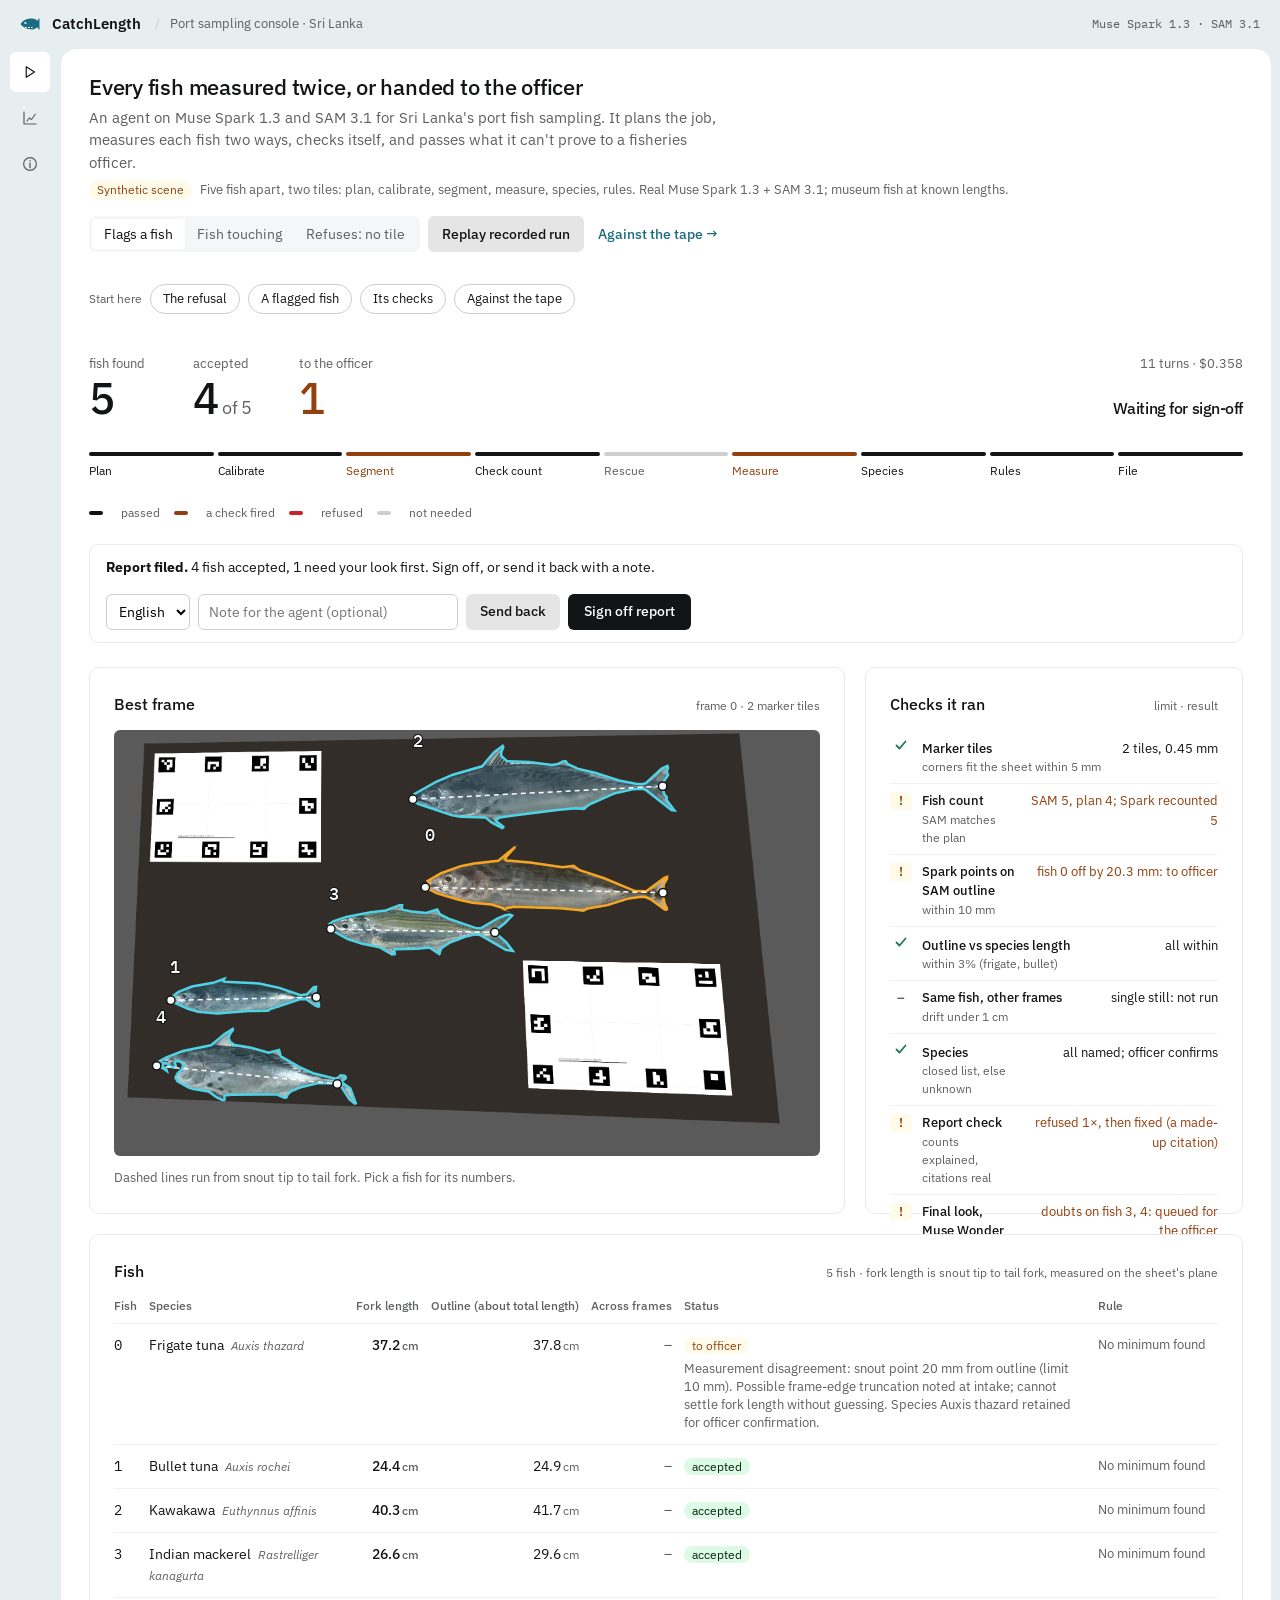
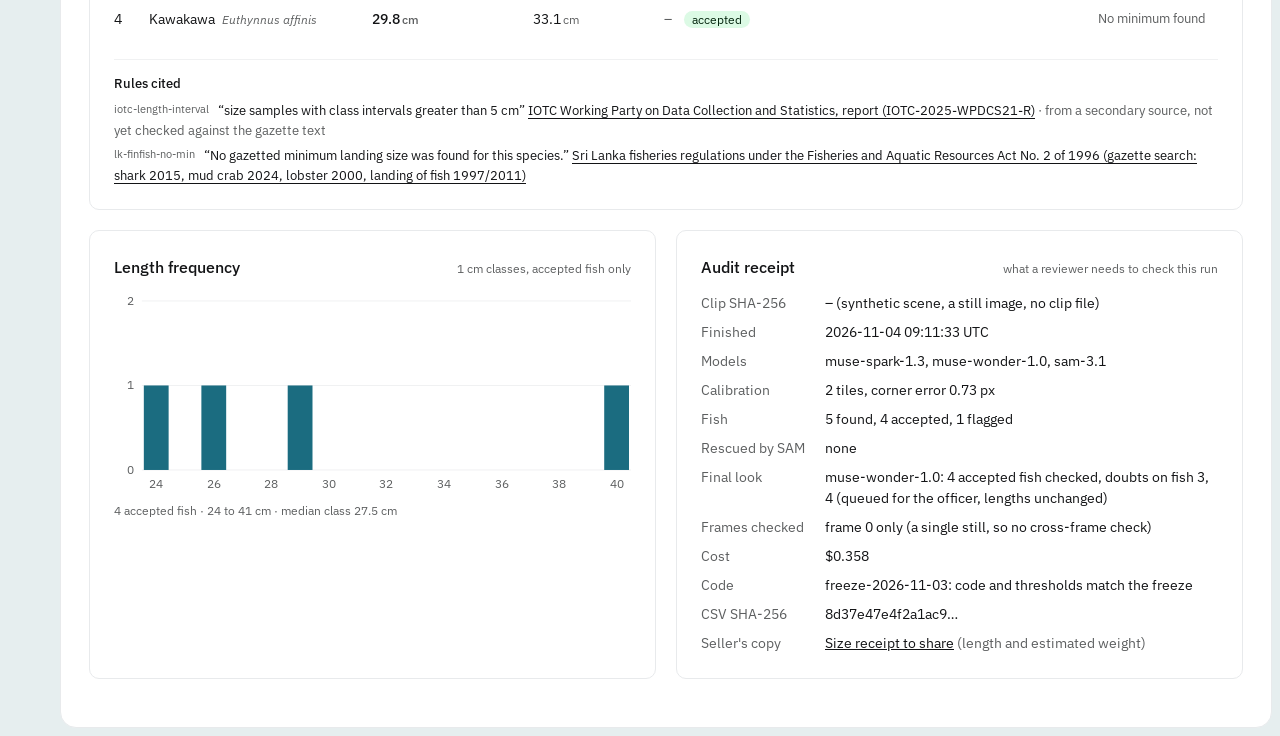
==== commit edf12c60: "Calibration limit in millimetres on the sheet (5 mm, half a length class) instead of 1.5 image pixel" ====
--- a/web/index.html
+++ b/web/index.html
@@ -167,6 +167,6 @@
     </div>
   </section>
 </main>
-<script src="app.js?v=33"></script>
+<script src="app.js?v=40"></script>
 </body>
 </html>
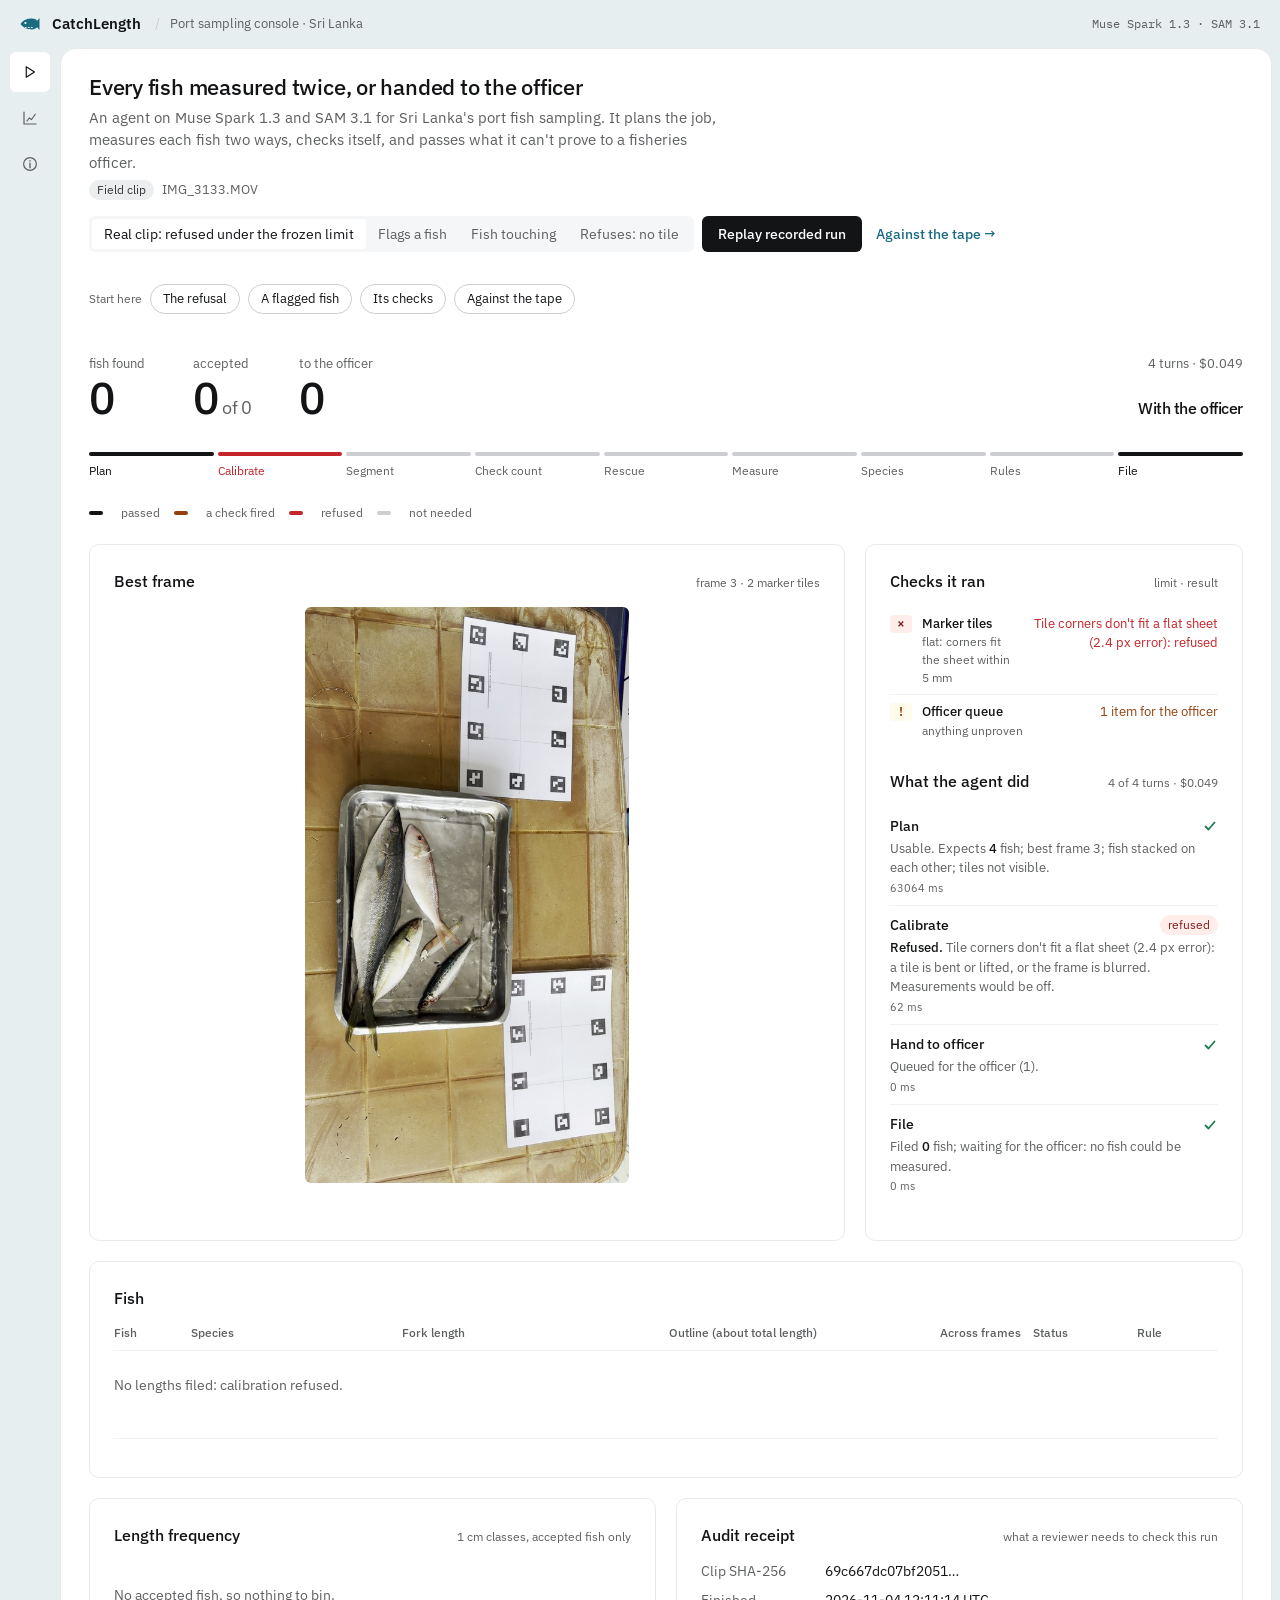
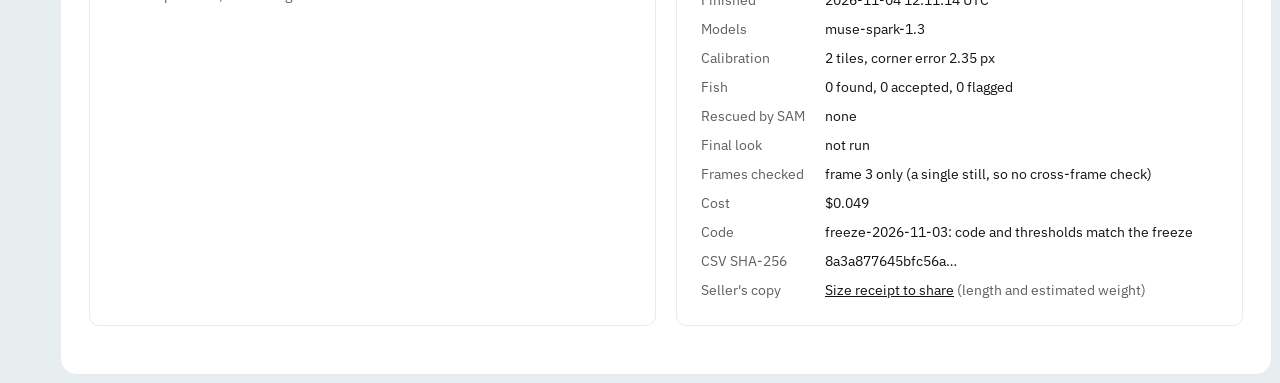
==== commit f67fe7df: "Console: the refused-calibration row is escaped once" ====
--- a/web/index.html
+++ b/web/index.html
@@ -167,6 +167,6 @@
     </div>
   </section>
 </main>
-<script src="app.js?v=40"></script>
+<script src="app.js?v=41"></script>
 </body>
 </html>
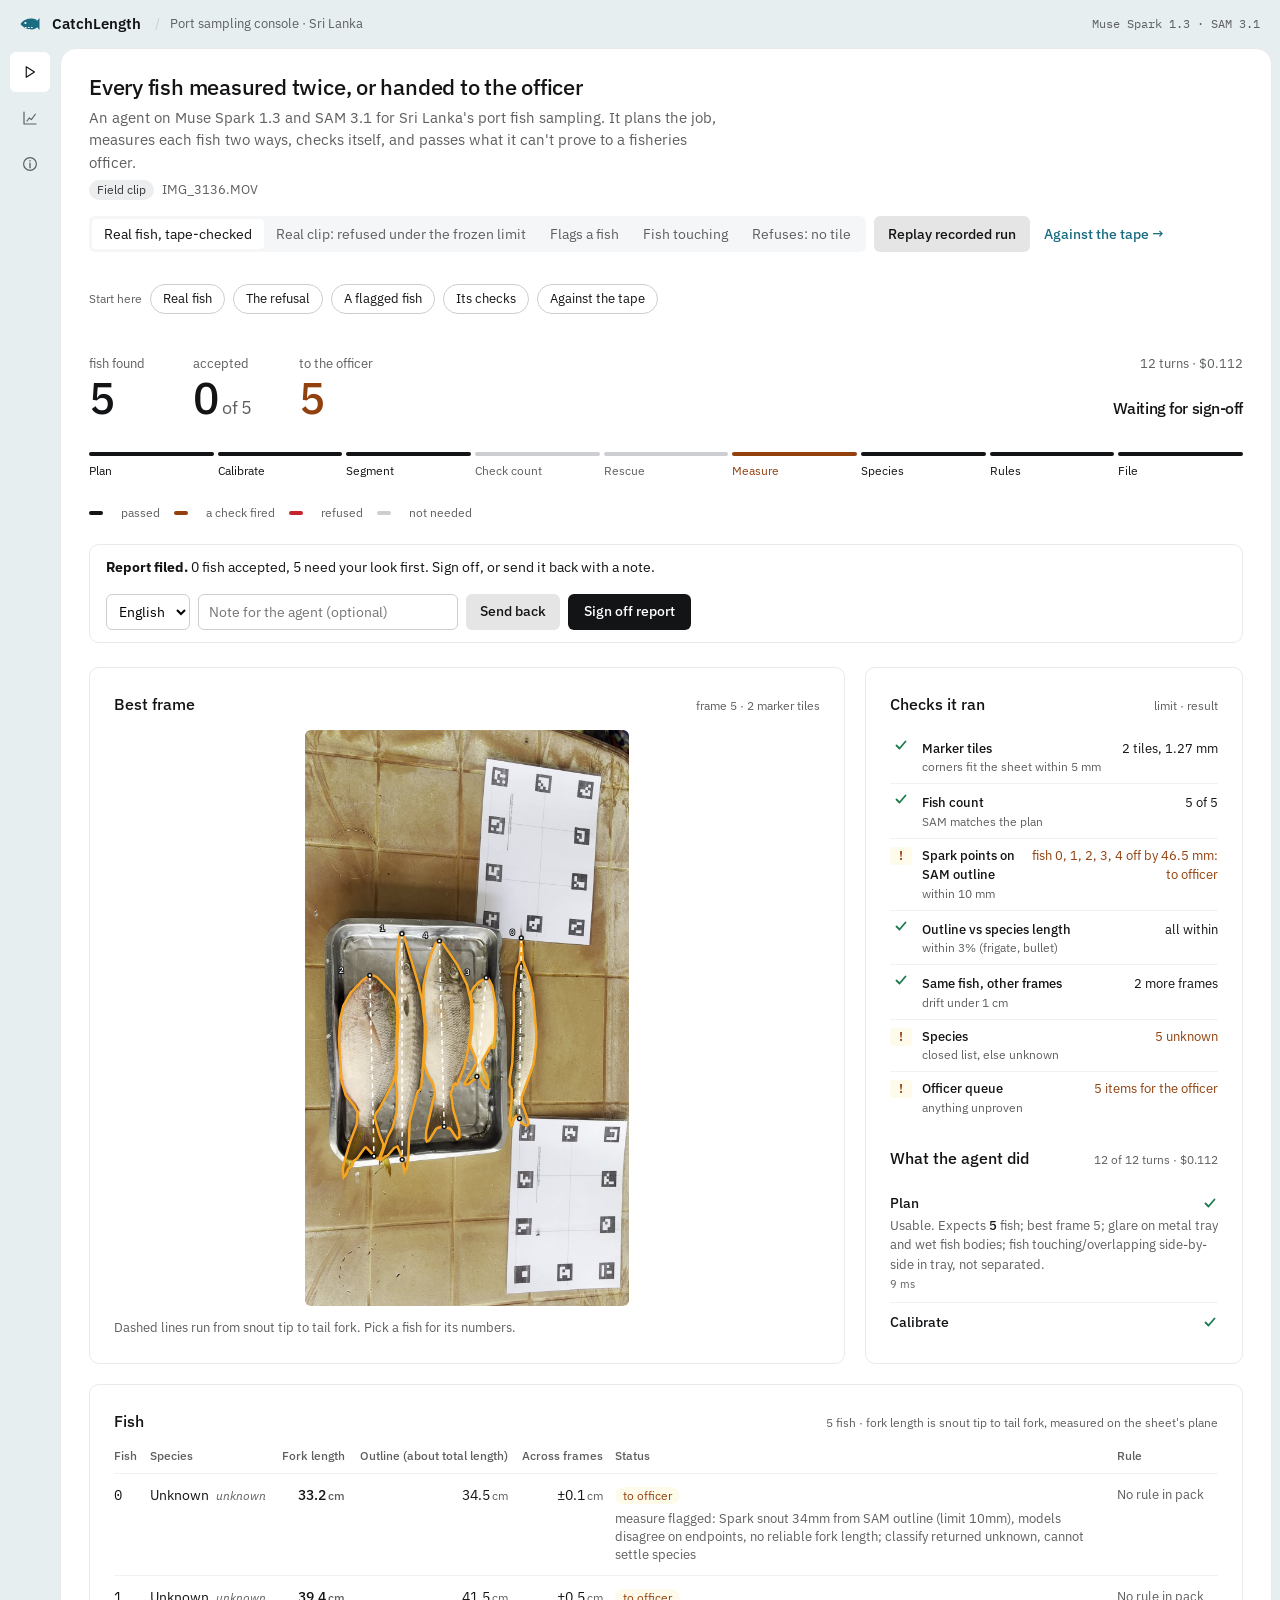
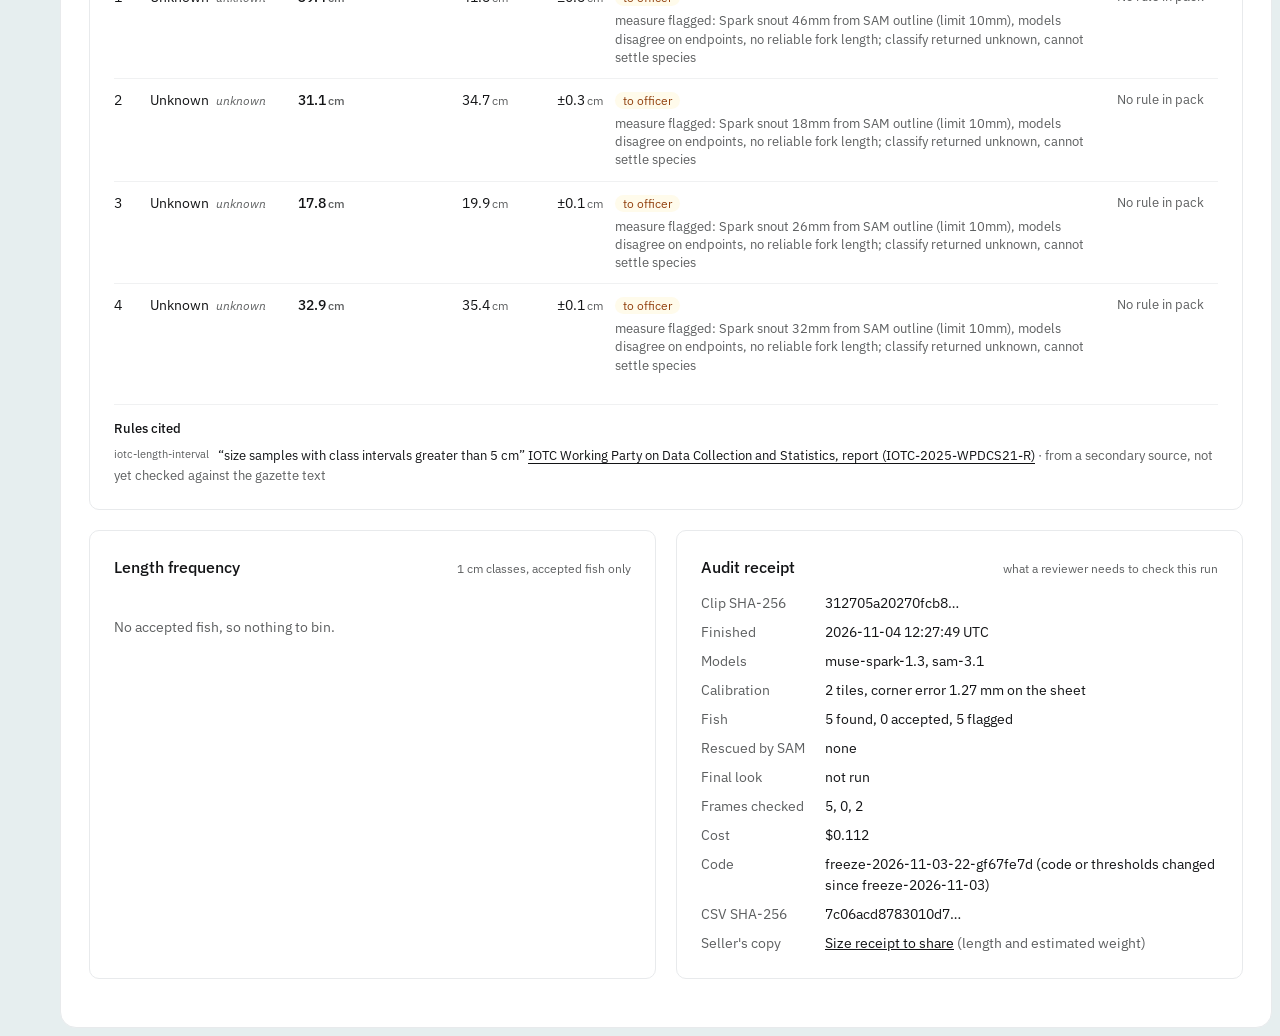
==== commit b4efe2c4: "Field benchmark: 12 store-bought fish against an inch tape read from the clips; the real tray run pu" ====
--- a/web/index.html
+++ b/web/index.html
@@ -167,6 +167,6 @@
     </div>
   </section>
 </main>
-<script src="app.js?v=41"></script>
+<script src="app.js?v=42"></script>
 </body>
 </html>
